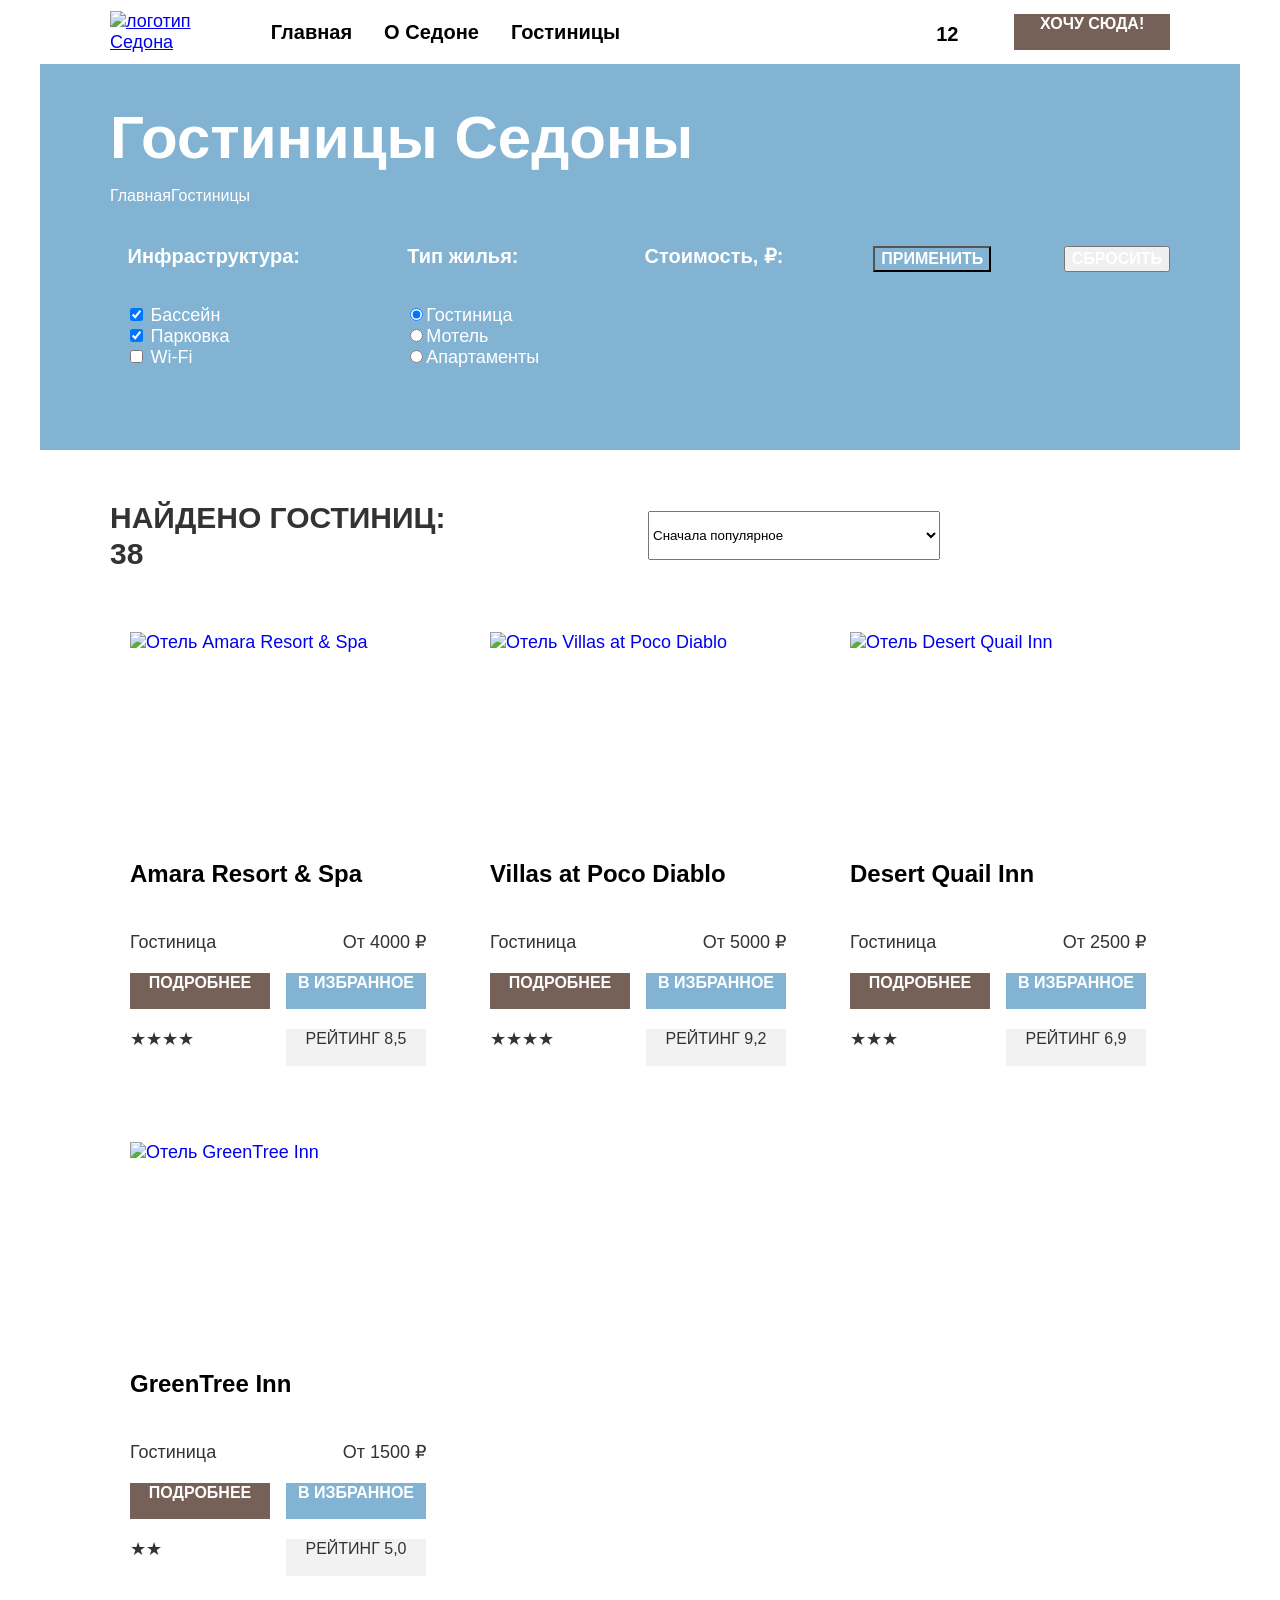
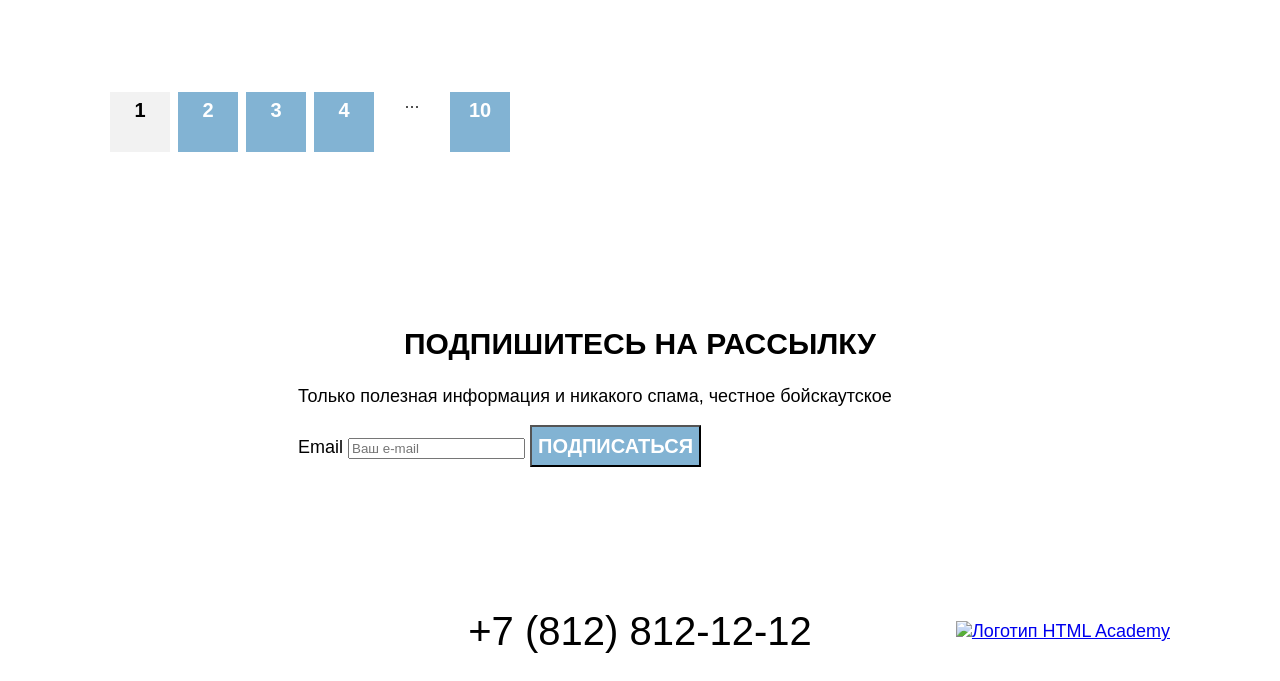
==== catalog.html @ 28fdcc59 "исправляет разметку" ====
<!DOCTYPE html>
<html lang="ru">

  <head>
    <meta charset="utf-8">
    <title>HTML Academy: Седона</title>
    <link rel="stylesheet" href="styles/styles.css">
  </head>

  <body>
    <div class="page-container">
      <header class="page-header">
        <nav class="navigation">
          <a class="navigation-logo" href="index.html">
            <img class="page-header-logo" src="images/logo-header.svg" alt="логотип Седона" width="138" height="64"></a>

          <ul class="navigation-list">
            <li class="navigation-item">
              <a class="navigation-link" href="index.html">Главная</a>
            </li>
            <li class="navigation-item">
              <a class="navigation-link" href="index.html">О Cедоне</a>
            </li>
            <li class="navigation-item">
              <a class="navigation-link navigation-link-current" href="catalog.html">Гостиницы</a>
            </li>
          </ul>
          <ul class="navigation-list navigation-user">
            <li class="navigation-item">
              <a class="navigation-link" href="#">

                <span class="visually-hidden">Поиск</span>
              </a>
            </li>
            <li class="navigation-item">
              <a class="navigation-link" href="#">

                <span class="navigation-favorites-item">12</span>
                <span class="visually-hidden">Избранное</span>
              </a>
            </li>



          </ul>
          <a class="navigation-button button-brown button-small" href="#">Хочу сюда!</a>

        </nav>
      </header>
      <main class="main-inner main-container">

        <div class="filter-catalog-hotels">
          <header class="inner-header">

            <h1 class="inner-header-title">Гостиницы Седоны</h1>
            <ul class="breadcrumbs">
              <li class="breadcrumbs-item">
                <a class="breadcrumbs-link" href="index.html">
                  <span class="visual-hidden">Главная</span>
                </a>
              </li>
              <li class="breadcrumbs-item">
                <a class="breadcrumbs-link">Гостиницы</a>
              </li>
            </ul>
          </header>
          <form class="catalog-filter" action="https://echo.htmlacademy.ru/" method="get">
            <!-- <div class="catalog-hotels"> -->
            <!-- <section class="catalog-filter-hotel">  -->
            <!-- <h2 class="visually-hidden">Список отелей с фильтрами</h2> -->
            <fieldset class="catalog-filter-group">
              <legend class="catalog-filter-title">Инфраструктура:</legend>
              <ul class="catalog-filter-list">
                <li class="catalog-filter-item">
                  <label class="control">
                    <input class="control-input" type="checkbox" name="pool" checked>
                    Бассейн
                  </label>
                </li>
                <li class="catalog-filter-item">
                  <label class="control">
                    <input class="control-input" type="checkbox" name="parking" checked>
                    Парковка
                  </label>
                </li>
                <li class="catalog-filter-item">
                  <label class="control">
                    <input class="control-input" type="checkbox" name="wi-fi">
                    Wi-Fi
                  </label>
                </li>
              </ul>
            </fieldset>
            <!-- </section> -->
            <!-- <div class="catalog-filter-hotel"> -->
            <fieldset class="catalog-filter-group">
              <legend class="catalog-filter-title">Тип жилья:</legend>
              <ul class="catalog-filter-list">
                <li class="catalog-filter-item">
                  <label class="control">
                    <input class="control-input" type="radio" name="type-residence" value="hotel" checked>Гостиница
                  </label>
                </li>
                <li class="catalog-filter-item">
                  <label class="control">
                    <input class="control-input" type="radio" name="type-residence" value="motel">Мотель
                  </label>
                </li>
                <li class="catalog-filter-item">
                  <label class="control">
                    <input class="control-input" type="radio" name="type-residence" value="apartments">Апартаменты
                  </label>
                </li>
              </ul>
            </fieldset>
            <!-- </div> -->
            <fieldset class="catalog-filter-price">
              <legend class="catalog-filter-title">Стоимость, ₽:</legend>
            </fieldset>
            <!-- <div class="catalog-filter-button-button"> -->
            <button class="catalog-filter-button button-blue button-small" type="submit">Применить</button>
            <button class="catalog-filter-button-reset button-small" type="reset">Сбросить</button>
            <!-- </div> -->
            <!-- </div> -->
          </form>
        </div>
        <section class="catalog-cotainer">
          <div class="sorting-container">
            <h2 class="title-large select-hotel-title">Найдено гостиниц: 38</h2>

            <select class="select-control" aria-label="Сортировка">

              <option value="popular">Сначала популярное</option>
              <option value="cheap">Сначала дешёвое</option>
              <option value="expensive">Сначала дорогое</option>
            </select>
            <div class="sorting-icons">
            <a class="button-highlighted button-icon" href="#">

              <span class="visually-hidden">Показать иконки</span>
            </a>
            <a class="button-icon" href="#">

              <span class="visually-hidden">Показать карточку</span>
            </a>
            <a class="button-icon" href="#">

              <span class="visually-hidden">Показать список</span>
            </a>
            </div>
          </div>

          <ul class="hotel-list">
            <li class="hotel-card">
              <a class="hotel-card-link" href="#">
                <img class="hotel-card-image" src="images/hotel-amara.jpg" alt="Отель Amara Resort & Spa">
                <h3 class="hotel-card-title">Amara Resort & Spa</h3>
              </a>
              <span class="hotel-card-category">Гостиница</span>
              <span class="hotel-card-price">От 4000 ₽</span>

              <a class="hotel-card-button-more button-brown button-small" href="#">ПОДРОБНЕЕ</a>
              <a class="hotel-card-button-favorite button-blue button-small" href="#">В ИЗБРАННОЕ</a>

              <span class="hotel-star">★★★★<span class="visually-hidden">отель 4 звезды</span></span>
              <p class="hotel-card-rating">РЕЙТИНГ 8,5</p>

            </li>

            <li class="hotel-card">
              <a class="hotel-card-link" href="#">
                <img class="hotel-card-image" src="images/hotel-villas.jpg" alt="Отель Villas at Poco Diablo">
                <h3 class="hotel-card-title">Villas at Poco Diablo</h3>
              </a>
              <span class="hotel-card-category">Гостиница</span>
              <span class="hotel-card-price">От 5000 ₽</span>

              <a class="hotel-card-button-more button-brown button-small" href="#">ПОДРОБНЕЕ</a>
              <a class="hotel-card-button-favorite button-blue button-small" href="#">В ИЗБРАННОЕ</a>

              <span class="hotel-star">★★★★<span class="visually-hidden">отель 4 звезды</span></span>
              <p class="hotel-card-rating">РЕЙТИНГ 9,2</p>

            </li>

            <li class="hotel-card">
              <a class="hotel-card-link" href="#">
                <img class="hotel-card-image" src="images/hotel-desert.jpg" alt="Отель Desert Quail Inn">
                <h3 class="hotel-card-title">Desert Quail Inn</h3>
              </a>
              <span class="hotel-card-category">Гостиница</span>
              <span class="hotel-card-price">От 2500 ₽</span>

              <a class="hotel-card-button-more button-brown button-small" href="#">ПОДРОБНЕЕ</a>
              <a class="hotel-card-button-favorite button-blue button-small" href="#">В ИЗБРАННОЕ</a>

              <span class="hotel-star">★★★<span class="visually-hidden">отель 3 звезды</span></span>
              <p class="hotel-card-rating">РЕЙТИНГ 6,9</p>

            </li>

            <li class="hotel-card">
              <a class="hotel-card-link" href="#">
                <img class="hotel-card-image" src="images/hotel-greentree.jpg" alt="Отель GreenTree Inn">
                <h3 class="hotel-card-title">GreenTree Inn</h3>
              </a>
              <span class="hotel-card-category">Гостиница</span>
              <span class="hotel-card-price">От 1500 ₽</span>

              <a class="hotel-card-button-more button-brown button-small" href="#">ПОДРОБНЕЕ</a>
              <a class="hotel-card-button-favorite button-blue button-small" href="#">В ИЗБРАННОЕ</a>

              <span class="hotel-star">★★<span class="visually-hidden">отель 2 звезды</span></span>
              <p class="hotel-card-rating">РЕЙТИНГ 5,0</p>

            </li>
          </ul>

          <ul class="pagination">

            <li class="pagination-item">
              <a class="pagination-link pagination-current">1</a>
            </li>
            <li class="pagination-item">
              <a class="pagination-link" href="#">2</a>
            </li>
            <li class="pagination-item">
              <a class="pagination-link" href="#">3</a>
            </li>
            <li class="pagination-item">
              <a class="pagination-link" href="#">4</a>
            </li>
            <li class="pagination-dots"><span class="pagination-dots-text">...</span></li>
            <li class="pagination-item">
              <a class="pagination-link" href="#">10</a>
            </li>

          </ul>
        </section>
        <section class="newsletter">
          <h2 class="newsletter-title title-large">Подпишитесь на рассылку</h2>
          <p class="newsletter-discription">Только полезная информация и никакого спама, честное бойскаутское</p>
          <form class="newsletter-form" action="https://echo.htmlacademy.ru/." method="post">
            <label for="newsletter-email">Email</label>
            <input class="field" placeholder="Ваш e-mail" type="email" name="newsletter-email" id="newsletter-email"
              required>
            <button class="button newsletter-button button-blue button-large" type="submit"
              value="Подписаться">Подписаться
            </button>
          </form>
        </section>

      </main>

      <footer class="page-footer">
        <div class="page-footer-container">
          <section class="footer-contacts">
            <h2 class="visually-hidden">Социальные сети</h2>
            <ul class="footer-contacts-social-list">
              <li class="footer-contacts-social-item">
                <a class="social-link visually-hidden" href="https://vk.com/htmlacademy">Вконтакте
                </a>
              </li>
              <li class="footer-contacts-social-item">
                <a class="social-link visually-hidden" href="https://t.me/htmlacademy">Telegram
                </a>
              </li>
              <li class="footer-contacts-social-item">
                <a class="social-link visually-hidden

                " href="https://www.youtube.com/user/htmlacademyru"> Youtube
                </a>
              </li>
            </ul>
          </section>
          <section class="footer-contacts-phone">
            <h2 class="visually-hidden">Телефон</h2>

            <a class="footer-contacts-address-phone" href="tel:+78128121212">+7 (812) 812-12-12</a>
          </section>
          <section class="footer-contacts-website">
            <h2 class="visually-hidden">Сайт</h2>
            <a class="footer-contacts-address-website" href="https://htmlacademy.ru/intensive/htmlcss">
              <img class="footer-contacts-logo" src="images/logo-footer.svg" alt="Логотип HTML Academy" width="155"
                height="33">
            </a>
          </section>
        </div>
      </footer>

    </div>

  </body>

</html>
---- styles/styles.css ----
@font-face {
  font-family: "PT Sans";
  font-style: normal;
  font-weight: 400;

  src: url("../fonts/ptsans-400.woff2") format("woff2");
  font-display: swap;
}

@font-face {
  font-family: "PT Sans";
  font-style: normal;
  font-weight: 700;

  src: url("../fonts/ptsans-700.woff2") format("woff2");
  font-display: swap;
}

html {
  height: 100%;
}

body {
  margin: 0;
  display: flex;
  flex-direction: column;
  min-height: 100%;
  font-family: "PT Sans", sans-serif;
  font-size: 18px;
  line-height: 21px;
  font-weight: 400;

  color: #333333;
  background-color: #FFFFFF;
}

.visually-hidden {
  position: absolute;
  width: 1px;
  height: 1px;
  margin: -1px;
  padding: 0;
  border: 0;
  clip: rect(0 0 0 0);
  overflow: hidden;
}

.button-small {
  font-family: "PT Sans", sans-serif;
  font-size: 16px;
  line-height: 20px;
  font-weight: 700;
  text-align: center;
  color: #ffffff;


  text-decoration: none;
  text-transform: uppercase;
}

.button-large {
  font-family: "PT Sans", sans-serif;
  font-size: 20px;
  line-height: 36px;
  font-weight: 700;
  text-align: center;
  color: #ffffff;
  text-decoration: none;
  text-transform: uppercase;
}

.button-brown {

  background-color: #756157;
}

.button-blue {

  background-color: #82B3D3;
}


/* Pages */

.page-header {
  color: #000000;
  background-color: #ffffff;
}

.page-container {
  /* display: flex; */
  width: 1200px;
  margin: 0 auto;

}

.navigation {
  padding: 0 70px;
  display: flex;
  align-items: center;
}

.page-header-logo {
  width: 138px;
}

.navigation-list {
  display: flex;
  flex-wrap: wrap;
  width: 630px;
  margin: 0;
  padding: 0;
  list-style-type: none;
}

.navigation-user {
  width: 150px;
  margin-left: auto;
}

.navigation-link {
  display: block;
  padding: 20px 16px;
  font-family: "PT Sans", sans-serif;
  font-size: 20px;
  line-height: 24px;
  font-weight: 700;
  text-align: center;
  color: #000000;
  text-decoration: none;
}

.navigation-user .navigation-link {
  width: 20px;
  height: 20px;
}

.navigation-button {
  /* display: block;
  box-sizing: border-box; */
  width: 160px;
  height: 36px;
  align-items: center;
  /*text-align: center;*/
  /* margin: 14px 20px 14px 0;*/
}

.main-container {
  flex-grow: 1;

}

.main-index {
  color: #000000;
  background-color: #ffffff;


}

.welcome-sedona {
  padding: 51px 371px 82px 371px;

  background-color: #e6f0f6;
  background-image: url("../images/welcome-sedona.jpg");
  background-size: 1200px auto;
  background-repeat: no-repeat;
  background-position: center top;
  text-align: center;
}

.page-container {
  width: 1200px;
  margin: 0 auto;
}

/*
.advantages {
  text-align: center;
}
*/
.advantages-header {
  background-color: #ffffff;
  padding: 69px 290px;
}

.advantages-list {
  display: flex;
  flex-wrap: wrap;
  margin: 0;
  padding: 0;
  list-style-type: none;

}


.advantages-item {
  width: 400px;
  box-sizing: border-box;
  padding: 112px 85px 112px 85px;
  text-align: center;
}

.advantages-item.advantages-item-columns {
  display: flex;
  justify-content: space-between;
  align-items: center;
  width: 100%;
  color: #ffffff;
  background-color: #82B3D3;
  padding: 0;
}

/*
.advantages-item-columns:last-child,
.advantages-card:last-child {
  margin-bottom: 0;
} */

.advantages-item-text {
  padding: 102px 85px;
  /* width: 400px;
  color: #ffffff;
  background-color: #82B3D3;
  display: flex;
  flex-direction: column;
  justify-content: center;
  align-items: center;
  text-align: center;
  margin: 0;
  align-self: stretch; */
}

/* .advantages-item-image {
  flex-grow: 1;
} */
/*
.advantages-image {
  display: block;
  width: 100%;
  height: auto;
}
.advantages-item .advantages-card {
 display: flex;
 width: 100%;
  color: #ffffff;
  background-color: #82B3D3;
} */
/* .advantages-card {

  display: flex;
  justify-content: space-between;
  flex-wrap: wrap;
  width: 100%;
  margin-bottom: 112px;
} */

/* .advantages-card-item {
  width: 400px;
  display: flex;
  flex-direction: column;
  align-items: center;
  text-align: center;
  margin-bottom: 0;
  padding: 0;
}

.advantages-card-content {
  width: 230px;
}
*/
.advantages-title {
  font-size: 24px;
  line-height: 28px;
  font-weight: 700;
  text-transform: uppercase;
  max-width: 175px;
  margin-top: 0;
  margin-bottom: 62px;
  /*место для графического элемента*/
}

.advantages-description {
  width: 230px;
  margin: 0;
}

.services-list-headline {
  padding: 64px 347px;
  margin: 0;
  text-align: center;
}

.services-title {
  max-width: 230px;
  margin: 102px auto 30px auto;
  /*102 px место под иконки*/
  font-size: 24px;
  line-height: 28px;
  font-weight: 700;
  text-transform: uppercase;
}

.services-headline {
  margin-top: 0;
  margin-bottom: 20px;
}

.services-subtitle {
  margin: 0;

}

.services-list {
  display: flex;
  /*justify-content: space-between;
  align-items: center; */
  /*text-align: center; */
  margin: 0;
  padding: 0;
  list-style-type: none;
  /* width: 100%; */
}

.services-item {
  width: 400px;
  padding: 81px 85px;

  text-align: center;
  margin: 0;
}

.services-discription {
  max-width: 230px;
  margin: 0 auto;

}

.hotel-search {
  font-family: "PT Sans", sans-serif;
  color: #000000;
  background-color: #ffffff;
  text-align: center;
  padding: 96px 304px;

}

.hotel-search-title {
  margin-top: 0;
  margin-bottom: 20px;
}

.hotel-search-button {
  margin-top: 54px;
}

.newsletter-index.newsletter {
  color: #ffffff;
  background-color: #82B3D3;
  background-image: url("../images/subscribe.jpg");
  background-size: cover;
  background-repeat: no-repeat;
  background-position: center;
}

/*font-family: "PT Sans", sans-serif;
  text-align: center;
  font-size: 24px;
  line-height: 26px;
  font-weight: 400;


  padding-top: 96px;
  padding-bottom: 104px;
}
*/
.title-large {
  margin-top: 0;
  font-size: 30px;
  line-height: 36px;
  font-weight: 700;
  text-transform: uppercase;
  text-align: center;
}

.subtitle-text {
  margin-top: 0;

  font-size: 22px;
  line-height: 26px;
  font-weight: 400;
  text-align: center;
  color: #333333;
}

/*
.newsletter-title {
  margin-top: 0;
  margin-bottom: 20px;
}

.newsletter-discription {
  color: #ffffff;
  margin-top: 0;
  margin-bottom: 54px;
  max-width: 475px;
  margin-left: auto;
  margin-right: auto;
}
*/
.page-footer-container {
  display: flex;
  max-width: 1200px;
  margin: 0 auto;
  padding: 40px 70px 30px 70px;
  box-sizing: border-box;
  justify-content: space-between;
  align-items: center;
}

.footer-contacts {
  flex: 1 1 0;
  text-align: left;
  /* width: 143px;
  margin-left: 70px;*/
}

.footer-contacts-social-list {
  list-style-type: none;
  display: flex;
  flex-wrap: wrap;
  margin: 0;
  padding: 0;
  max-width: 200px;

}

.footer-contacts-social-item {
  width: 47px;
  height: 40px;
}

.footer-contacts-phone {
  flex: 1 1 0;
  text-align: center;
  /*width: 720px;
  margin-left: 41px;
  margin-right: 41px;
  text-align: center; */
}

.footer-contacts-address-phone {

  font-family: "PT Sans", sans-serif;
  font-size: 40px;
  line-height: 40px;
  font-weight: 400;
  color: #000000;
  text-transform: uppercase;
  text-decoration-line: none;
  display: inline-block;
}

.footer-contacts-website {
  flex: 1 1 0;
  text-align: right;
  width: 115px;
  /* margin-right: 70px;*/
}

/* Catalog */


.filter-catalog-hotels {
  background-color: #82B3D3;
  background-image: url("../images/filtr.jpg");
  background-size: cover;
  background-repeat: no-repeat;
  padding: 35px 70px 70px;
}

/*
.inner-header {
  padding-left: 70px;
}
*/
.inner-header-title {
  margin-top: 0;
  font-size: 60px;
  line-height: 78px;
  font-weight: 700;
  color: #ffffff;

  /*padding-top: 35px;*/
  margin-bottom: 8px;
}

.breadcrumbs {
  font-family: "PT Sans", sans-serif;
  font-size: 16px;
  line-height: 21x;
  font-weight: 400;
  color: #ffffff;
  display: flex;
  margin: 0;
  padding: 0;
  list-style-type: none;

}

.breadcrumbs-link {
  text-decoration: none;
  color: #ffffff;
  /* margin-right: 28px; */
}

/* Фильтр каталога */
.catalog-filter {
  display: flex;
  justify-content: space-between;
  align-items: flex-start;
  font-family: "PT Sans", sans-serif;
  color: #ffffff;
  margin-top: 40px;
}

.catalog-filter-group {
  border: none;
  display: flex;
  flex-direction: column;
}

.catalog-filter-list {
  list-style-type: none;
  margin: 0;
  padding: 0;
}

/*
.catalog-filter-hotel {
  width: 150px;
  margin-left: 70px;
}
*/

.catalog-filter-price {
    border: none;
}
  /*width: 288px;
  margin-left: 140px;
}

.catalog-filter-button-button {
  width: 192px;
  margin: 70px auto;
}
*/
.catalog-filter-title {
  font-family: "PT Sans", sans-serif;
  font-size: 20px;
  line-height: 24x;
  font-weight: 700;
  margin-top: 0;
  margin-bottom: 32px;
}

/* Каталог */

.catalog-cotainer {
  padding: 50px 70px 60px 70px;

}

.sorting-container {
  display: grid;
  grid-template-columns: 1fr auto 1fr;
  align-items: center;
  /* padding-left: 70px;
  padding-right: 70px;
  padding-top: 50px;
  padding-bottom: 40px; */
  margin: 0;
  margin-bottom: 40px;
}

.select-hotel-title {
  text-align: left;
  margin: 0;
  width: 338px;
  /* padding-right: 200px;*/
}

.select-control {
  width: 292px;
  height: 49px;
  margin-left: 200px;

}
.sorting-icons {
 display: grid;
  grid-auto-flow: column;
  gap: 8px;
  justify-self: end;
}
/*
.sorting-container {
  display: grid;
  grid-template-columns: repeat(3, auto)
}*/

.button-icon {
  width: 48px;
  height: 48px;
 }
/*
.sorting-container .button-highlighted {
  margin-left: auto;
}

.sorting-container .button-icon:last-child {
  margin-right: 0;
}
*/

.hotel-list {
  display: grid;
  grid-template-columns: 340px 340px 340px;
  list-style-type: none;
  margin: 0;

  padding: 0;
  gap: 20px;
}

.hotel-card {

  display: grid;
  /*grid-template-rows: 212px min-content auto auto auto;*/
  grid-template-columns: 140px 140px;
  column-gap: 20px;
  padding: 20px;
  gap: 16px;
  row-gap: 20px;
  border: 1px #e5e5e5;
  box-sizing: border-box;
}

.hotel-card-link {
  grid-column: 1/-1;
  display: flex;
  flex-direction: column;
  text-decoration: none;
}

.hotel-card-category,
.hotel-card-button-more,
.hotel-star {
  grid-column: 1/2;
}

.hotel-card-price,
.hotel-card-button-favorite,
.hotel-card-rating {
  grid-column: 2/3;
  justify-self: end;
  text-align: center;
}

.hotel-card-price {
  text-align: right;
}

.hotel-card-image {
  display: block;
  height: 212px;
  width: 100%;
  object-fit: cover;
  margin-bottom: 16px;
}

.hotel-card-title {
  font-family: "PT Sans", sans-serif;
  font-size: 24px;
  line-height: 28px;
  font-weight: 700;
  color: #000000;
  text-transform: none;
  margin-top: 0;

}

.hotel-star {
  padding: 0;
  margin: 0;
}

.hotel-card-rating {
  width: 140px;
  height: 37px;
  font-family: "PT Sans", sans-serif;
  font-size: 16px;
  line-height: 20px;
  font-weight: 400;
  color: #333333;
  background-color: #f2f2f2;
  text-transform: uppercase;
  margin-top: 0;

}

.hotel-card-button-more,
.hotel-card-button-favorite {
  width: 140px;
  height: 36px;
  box-sizing: border-box;
  display: flex;
  justify-content: center;
}

.control-input {
  font-size: 18px;
  line-height: 23x;
  font-weight: 400;
  padding: 0;
}

.pagination {
  display: flex;
  margin-top: 80px;
  /* margin-left: 70px;
  margin-bottom: 60px;*/
  padding: 0;
  list-style-type: none;
}


.pagination-item:not(:last-child) {
  margin-right: 8px;
}

.pagination-link {
  display: block;
  box-sizing: border-box;
  width: 60px;
  height: 60px;
  font-size: 20px;
  line-height: 36px;
  font-weight: 700;
  color: #ffffff;
  background-color: #82B3D3;
  text-decoration: none;
  text-align: center;
}

.pagination-dots {
  width: 60px;
  height: 60px;
  padding-right: 8px;
  text-align: center;
}

.pagination-current {
  color: #000000;
  background-color: #f2f2f2;
}

.newsletter {
  padding: 96px 258px 104px 258px;
  color: #000000;
  background-color: #ffffff;



}

.newsletter.newsletter-discription {
  color: #333333;
  font-family: "PT Sans", sans-serif;
  font-size: 22px;
  line-height: 26px;
  font-weight: 400;
  text-align: center;
  padding-top: 20px;
  padding-bottom: 54px;
}

/*
html body * {
  outline: 1px solid red;
}
*/
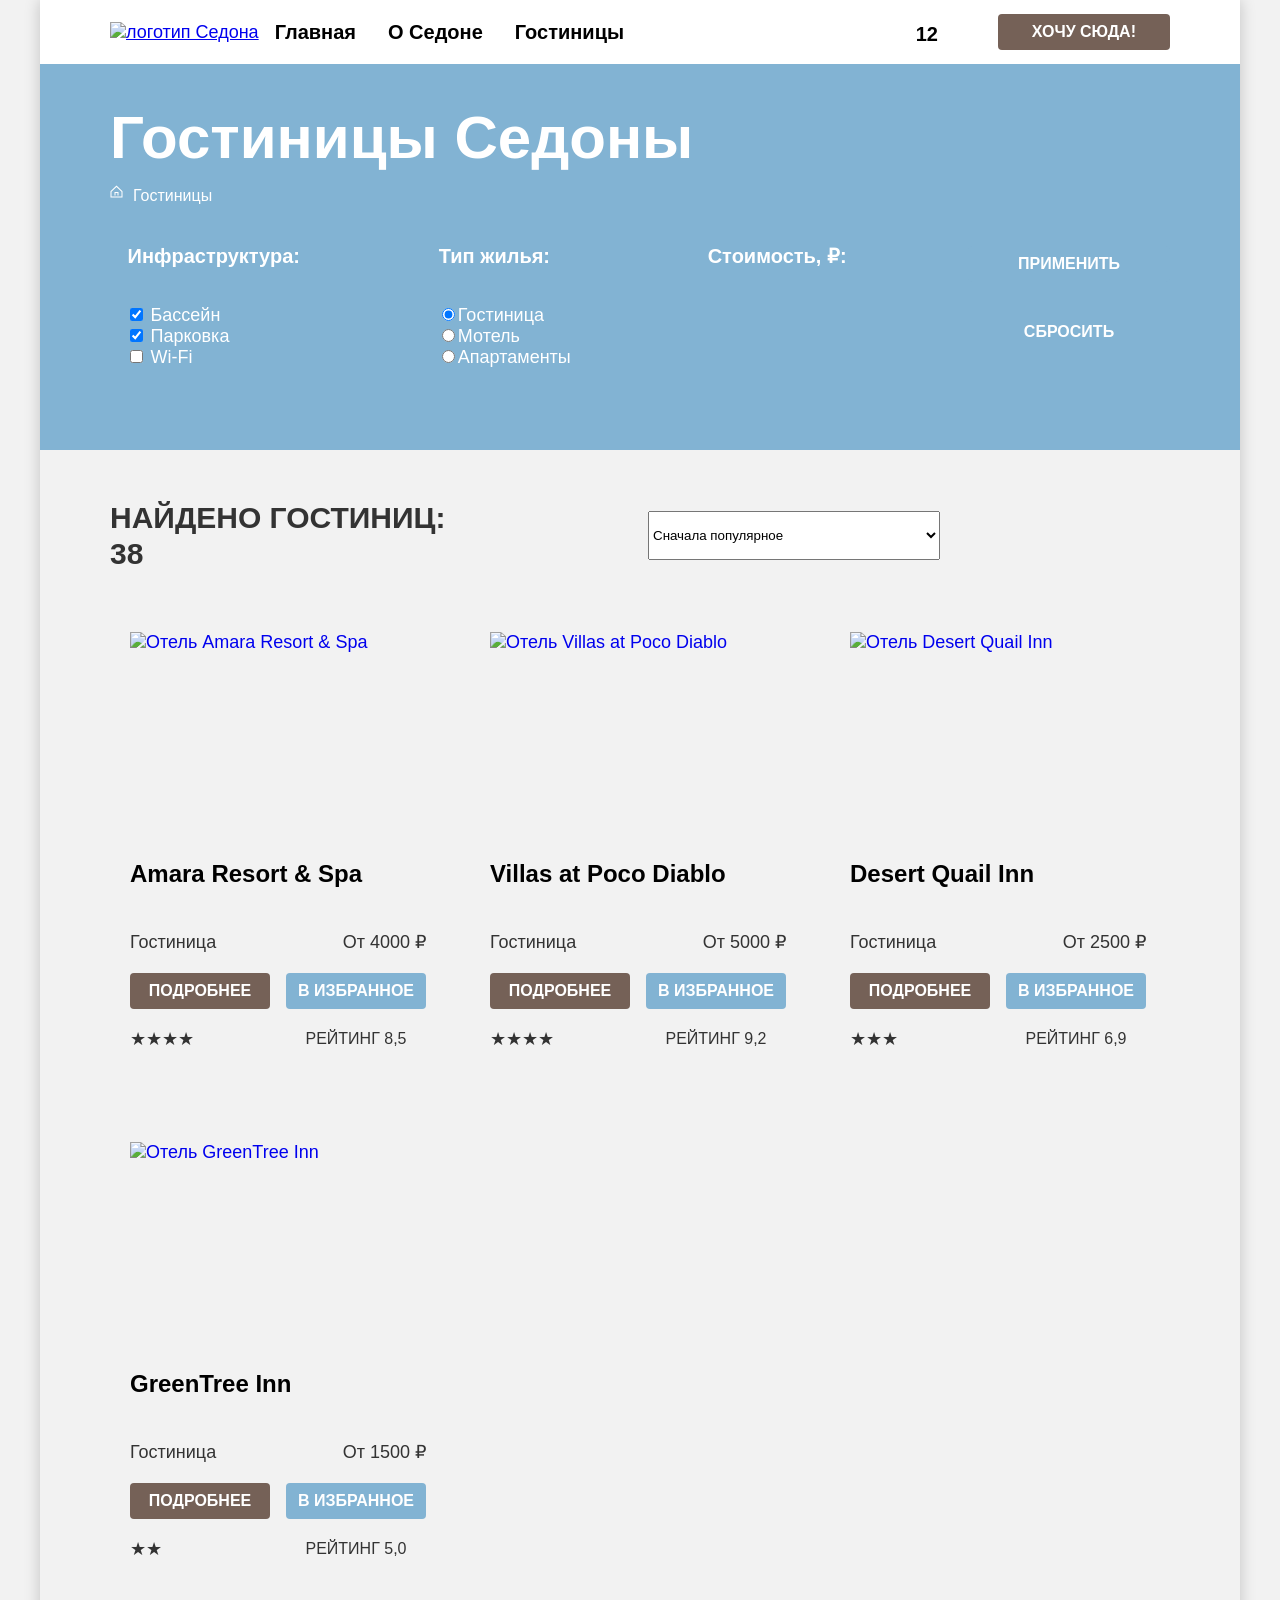
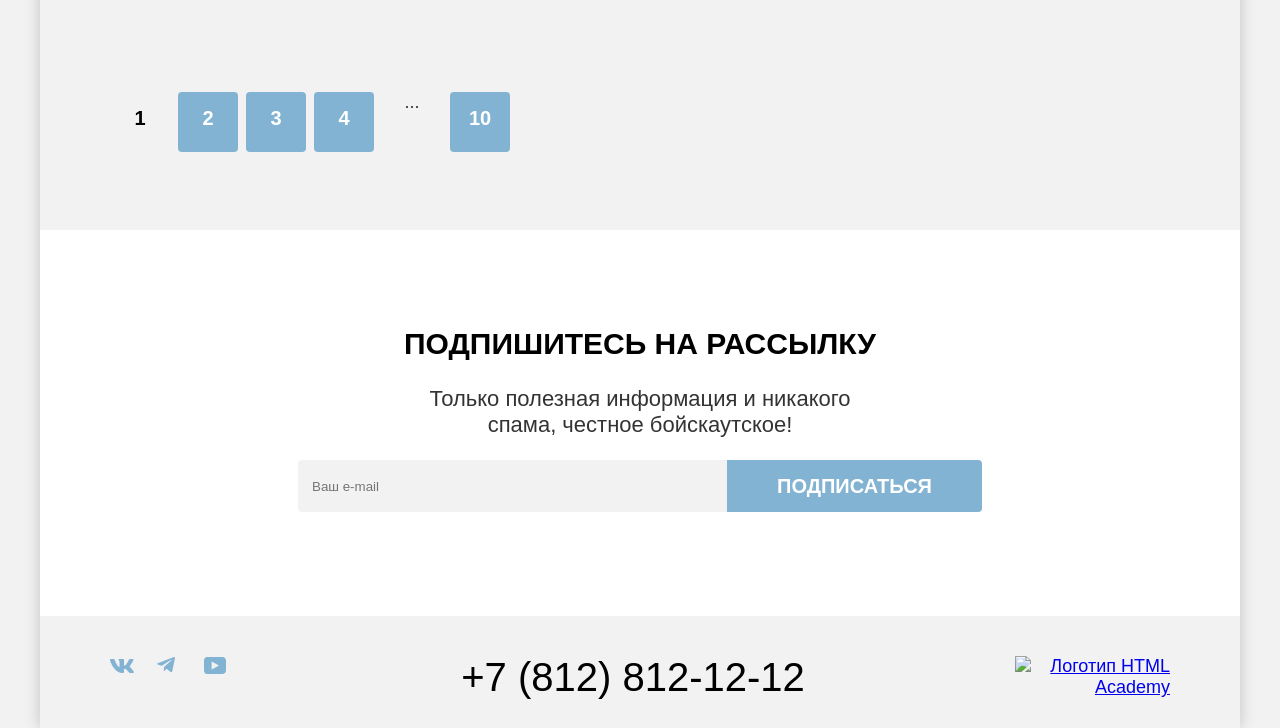
==== commit be78a28f: "исправляет ошибки, добавляет часть иконок" ====
--- a/catalog.html
+++ b/catalog.html
@@ -13,7 +13,6 @@
         <nav class="navigation">
           <a class="navigation-logo" href="index.html">
             <img class="page-header-logo" src="images/logo-header.svg" alt="логотип Седона" width="138" height="64"></a>
-
           <ul class="navigation-list">
             <li class="navigation-item">
               <a class="navigation-link" href="index.html">Главная</a>
@@ -34,17 +33,13 @@
             </li>
             <li class="navigation-item">
               <a class="navigation-link" href="#">
-
                 <span class="navigation-favorites-item">12</span>
                 <span class="visually-hidden">Избранное</span>
               </a>
             </li>
 
-
-
           </ul>
-          <a class="navigation-button button-brown button-small" href="#">Хочу сюда!</a>
-
+          <a class="navigation-button button-brown button-small button" href="#">Хочу сюда!</a>
         </nav>
       </header>
       <main class="main-inner main-container">
@@ -56,7 +51,7 @@
             <ul class="breadcrumbs">
               <li class="breadcrumbs-item">
                 <a class="breadcrumbs-link" href="index.html">
-                  <span class="visual-hidden">Главная</span>
+                  <span class="visually-hidden">Главная</span>
                 </a>
               </li>
               <li class="breadcrumbs-item">
@@ -91,8 +86,7 @@
                 </li>
               </ul>
             </fieldset>
-            <!-- </section> -->
-            <!-- <div class="catalog-filter-hotel"> -->
+
             <fieldset class="catalog-filter-group">
               <legend class="catalog-filter-title">Тип жилья:</legend>
               <ul class="catalog-filter-list">
@@ -113,15 +107,15 @@
                 </li>
               </ul>
             </fieldset>
-            <!-- </div> -->
+
             <fieldset class="catalog-filter-price">
               <legend class="catalog-filter-title">Стоимость, ₽:</legend>
             </fieldset>
-            <!-- <div class="catalog-filter-button-button"> -->
-            <button class="catalog-filter-button button-blue button-small" type="submit">Применить</button>
-            <button class="catalog-filter-button-reset button-small" type="reset">Сбросить</button>
-            <!-- </div> -->
-            <!-- </div> -->
+            <div class="catalog-filter-button-cotainer">
+              <button class="catalog-filter-button button-blue button-small button" type="submit">Применить</button>
+              <button class="catalog-filter-button-reset button-small button" type="reset">Сбросить</button>
+            </div>
+
           </form>
         </div>
         <section class="catalog-cotainer">
@@ -135,18 +129,18 @@
               <option value="expensive">Сначала дорогое</option>
             </select>
             <div class="sorting-icons">
-            <a class="button-highlighted button-icon" href="#">
-
-              <span class="visually-hidden">Показать иконки</span>
-            </a>
-            <a class="button-icon" href="#">
-
-              <span class="visually-hidden">Показать карточку</span>
-            </a>
-            <a class="button-icon" href="#">
-
-              <span class="visually-hidden">Показать список</span>
-            </a>
+              <a class="button-highlighted button-icon" href="#">
+
+                <span class="visually-hidden">Показать иконки</span>
+              </a>
+              <a class="button-icon" href="#">
+
+                <span class="visually-hidden">Показать карточку</span>
+              </a>
+              <a class="button-icon" href="#">
+
+                <span class="visually-hidden">Показать список</span>
+              </a>
             </div>
           </div>
 
@@ -159,8 +153,8 @@
               <span class="hotel-card-category">Гостиница</span>
               <span class="hotel-card-price">От 4000 ₽</span>
 
-              <a class="hotel-card-button-more button-brown button-small" href="#">ПОДРОБНЕЕ</a>
-              <a class="hotel-card-button-favorite button-blue button-small" href="#">В ИЗБРАННОЕ</a>
+              <a class="hotel-card-button-more button-brown button-small button" href="#">ПОДРОБНЕЕ</a>
+              <a class="hotel-card-button-favorite button-blue button-small button" href="#">В ИЗБРАННОЕ</a>
 
               <span class="hotel-star">★★★★<span class="visually-hidden">отель 4 звезды</span></span>
               <p class="hotel-card-rating">РЕЙТИНГ 8,5</p>
@@ -175,8 +169,8 @@
               <span class="hotel-card-category">Гостиница</span>
               <span class="hotel-card-price">От 5000 ₽</span>
 
-              <a class="hotel-card-button-more button-brown button-small" href="#">ПОДРОБНЕЕ</a>
-              <a class="hotel-card-button-favorite button-blue button-small" href="#">В ИЗБРАННОЕ</a>
+              <a class="hotel-card-button-more button-brown button-small button" href="#">ПОДРОБНЕЕ</a>
+              <a class="hotel-card-button-favorite button-blue button-small button" href="#">В ИЗБРАННОЕ</a>
 
               <span class="hotel-star">★★★★<span class="visually-hidden">отель 4 звезды</span></span>
               <p class="hotel-card-rating">РЕЙТИНГ 9,2</p>
@@ -191,8 +185,8 @@
               <span class="hotel-card-category">Гостиница</span>
               <span class="hotel-card-price">От 2500 ₽</span>
 
-              <a class="hotel-card-button-more button-brown button-small" href="#">ПОДРОБНЕЕ</a>
-              <a class="hotel-card-button-favorite button-blue button-small" href="#">В ИЗБРАННОЕ</a>
+              <a class="hotel-card-button-more button-brown button-small button" href="#">ПОДРОБНЕЕ</a>
+              <a class="hotel-card-button-favorite button-blue button-small button" href="#">В ИЗБРАННОЕ</a>
 
               <span class="hotel-star">★★★<span class="visually-hidden">отель 3 звезды</span></span>
               <p class="hotel-card-rating">РЕЙТИНГ 6,9</p>
@@ -207,8 +201,8 @@
               <span class="hotel-card-category">Гостиница</span>
               <span class="hotel-card-price">От 1500 ₽</span>
 
-              <a class="hotel-card-button-more button-brown button-small" href="#">ПОДРОБНЕЕ</a>
-              <a class="hotel-card-button-favorite button-blue button-small" href="#">В ИЗБРАННОЕ</a>
+              <a class="hotel-card-button-more button-brown button-small button" href="#">ПОДРОБНЕЕ</a>
+              <a class="hotel-card-button-favorite button-blue button-small button" href="#">В ИЗБРАННОЕ</a>
 
               <span class="hotel-star">★★<span class="visually-hidden">отель 2 звезды</span></span>
               <p class="hotel-card-rating">РЕЙТИНГ 5,0</p>
@@ -219,32 +213,33 @@
           <ul class="pagination">
 
             <li class="pagination-item">
-              <a class="pagination-link pagination-current">1</a>
-            </li>
-            <li class="pagination-item">
-              <a class="pagination-link" href="#">2</a>
-            </li>
-            <li class="pagination-item">
-              <a class="pagination-link" href="#">3</a>
-            </li>
-            <li class="pagination-item">
-              <a class="pagination-link" href="#">4</a>
+              <a class="pagination-link pagination-current button">1</a>
+            </li>
+            <li class="pagination-item">
+              <a class="pagination-link button" href="#">2</a>
+            </li>
+            <li class="pagination-item">
+              <a class="pagination-link button" href="#">3</a>
+            </li>
+            <li class="pagination-item">
+              <a class="pagination-link button" href="#">4</a>
             </li>
             <li class="pagination-dots"><span class="pagination-dots-text">...</span></li>
             <li class="pagination-item">
-              <a class="pagination-link" href="#">10</a>
+              <a class="pagination-link button" href="#">10</a>
             </li>
 
           </ul>
         </section>
         <section class="newsletter">
           <h2 class="newsletter-title title-large">Подпишитесь на рассылку</h2>
-          <p class="newsletter-discription">Только полезная информация и никакого спама, честное бойскаутское</p>
+          <p class="newsletter-discription subtitle-text">Только полезная информация и никакого спама, честное
+            бойскаутское!</p>
           <form class="newsletter-form" action="https://echo.htmlacademy.ru/." method="post">
-            <label for="newsletter-email">Email</label>
+            <label for="newsletter-email" class="visually-hidden">Email</label>
             <input class="field" placeholder="Ваш e-mail" type="email" name="newsletter-email" id="newsletter-email"
               required>
-            <button class="button newsletter-button button-blue button-large" type="submit"
+            <button class="newsletter-button button-blue button-large button" type="submit"
               value="Подписаться">Подписаться
             </button>
           </form>
@@ -258,18 +253,38 @@
             <h2 class="visually-hidden">Социальные сети</h2>
             <ul class="footer-contacts-social-list">
               <li class="footer-contacts-social-item">
-                <a class="social-link visually-hidden" href="https://vk.com/htmlacademy">Вконтакте
+                <a class="social-link" href="https://vk.com/htmlacademy">
+
+                  <svg aria-hidden="true" focusable="false" xmlns="http://www.w3.org/2000/svg" width="24" height="14"
+                    fill="none" viewBox="0 0 24 14">
+                    <path fill="#83b3d3" fill-rule="evenodd"
+                      d="M23.45.948c.166-.546 0-.948-.795-.948H20.03c-.668 0-.976.347-1.143.73 0 0-1.335 3.196-3.226 5.272-.612.602-.89.793-1.224.793-.167 0-.418-.191-.418-.738V.948c0-.656-.184-.948-.74-.948H9.151c-.417 0-.668.304-.668.593 0 .621.946.765 1.043 2.513v3.798c0 .833-.153.984-.487.984-.89 0-3.055-3.211-4.34-6.885C4.45.288 4.198 0 3.527 0H.9C.15 0 0 .347 0 .73c0 .682.89 4.07 4.145 8.551C6.315 12.341 9.37 14 12.153 14c1.669 0 1.875-.368 1.875-1.003v-2.313c0-.737.158-.884.687-.884.39 0 1.057.192 2.615 1.667C19.11 13.216 19.403 14 20.405 14h2.625c.75 0 1.126-.368.91-1.096-.238-.724-1.088-1.775-2.215-3.022-.612-.71-1.53-1.475-1.809-1.858-.389-.491-.278-.71 0-1.147 0 0 3.2-4.426 3.533-5.929z"
+                      clip-rule="evenodd" />
+                  </svg>
+                  <span class="visually-hidden">Вконтакте
+                  </span>
                 </a>
               </li>
               <li class="footer-contacts-social-item">
-                <a class="social-link visually-hidden" href="https://t.me/htmlacademy">Telegram
+                <a class="social-link " href="https://t.me/htmlacademy">
+                  <svg xmlns="http://www.w3.org/2000/svg" width="18" height="16" fill="none" viewBox="0 0 18 16">
+                    <path fill="#83b3d3"
+                      d="M16.785.1.84 6.247C-.248 6.685-.24 7.292.64 7.563L4.735 8.84l9.472-5.976c.448-.273.857-.126.52.172L7.054 9.962H7.05h.002l-.283 4.22c.414 0 .597-.19.829-.413l1.988-1.934 4.136 3.055c.762.42 1.31.204 1.5-.706L17.938 1.39c.278-1.114-.425-1.619-1.153-1.29" />
+                  </svg>
                 </a>
+                <span class="visually-hidden">Telegram
+                </span>
               </li>
               <li class="footer-contacts-social-item">
-                <a class="social-link visually-hidden
-
-                " href="https://www.youtube.com/user/htmlacademyru"> Youtube
+                <a class="social-link" href="https://www.youtube.com/user/htmlacademyru">
+                  <svg xmlns="http://www.w3.org/2000/svg" width="22" height="17" fill="none" viewBox="0 0 22 17">
+                    <path fill="#83b3d3"
+                      d="M18.607 0H3.174C1.314 0 0 1.594 0 3.4v10.094C0 15.406 1.313 17 3.174 17h15.652C20.468 17 22 15.406 22 13.6V3.4C21.781 1.594 20.468 0 18.607 0M7.662 12.538V4.463L14.995 8.5z" />
+                  </svg>
                 </a>
+                <span class="visually-hidden">Youtube
+
+                </span>
               </li>
             </ul>
           </section>
--- a/styles/styles.css
+++ b/styles/styles.css
@@ -22,16 +22,13 @@
 
 body {
   margin: 0;
-  display: flex;
-  flex-direction: column;
-  min-height: 100%;
   font-family: "PT Sans", sans-serif;
   font-size: 18px;
   line-height: 21px;
   font-weight: 400;
 
   color: #333333;
-  background-color: #FFFFFF;
+  background-color: #f2f2f2;
 }
 
 .visually-hidden {
@@ -45,17 +42,28 @@
   overflow: hidden;
 }
 
+.button {
+  display: inline-block;
+
+  color: #ffffff;
+  text-align: center;
+  border: none;
+  cursor: pointer;
+  text-decoration: none;
+  text-transform: uppercase;
+  padding: 8px 0;
+  border-radius: 4px;
+}
+
 .button-small {
   font-family: "PT Sans", sans-serif;
+  font-weight: 700;
   font-size: 16px;
   line-height: 20px;
-  font-weight: 700;
-  text-align: center;
-  color: #ffffff;
-
-
-  text-decoration: none;
-  text-transform: uppercase;
+
+
+
+
 }
 
 .button-large {
@@ -63,10 +71,7 @@
   font-size: 20px;
   line-height: 36px;
   font-weight: 700;
-  text-align: center;
-  color: #ffffff;
-  text-decoration: none;
-  text-transform: uppercase;
+
 }
 
 .button-brown {
@@ -88,9 +93,13 @@
 }
 
 .page-container {
-  /* display: flex; */
+  display: flex;
+  flex-direction: column;
+  min-height: 100%;
   width: 1200px;
   margin: 0 auto;
+  background-color: #f2f2f2;
+  box-shadow: 0 0 15px 0 rgba(0, 0, 0, 0.2);
 
 }
 
@@ -107,7 +116,7 @@
 .navigation-list {
   display: flex;
   flex-wrap: wrap;
-  width: 630px;
+  max-width: 500px;
   margin: 0;
   padding: 0;
   list-style-type: none;
@@ -135,14 +144,21 @@
   height: 20px;
 }
 
+.navigation-user .navigation-item:nth-child(1) .navigation-link {
+  background-image: url("../images/search.svg");
+  background-repeat: no-repeat;
+  background-position: center;
+}
+
+.navigation-user .navigation-item:nth-child(2) .navigation-link {
+  background-image: url("../images/heart.svg");
+  background-repeat: no-repeat;
+  background-position: center;
+}
+
 .navigation-button {
-  /* display: block;
-  box-sizing: border-box; */
-  width: 160px;
-  height: 36px;
-  align-items: center;
-  /*text-align: center;*/
-  /* margin: 14px 20px 14px 0;*/
+  padding-left: 34px;
+  padding-right: 34px;
 }
 
 .main-container {
@@ -151,7 +167,7 @@
 }
 
 .main-index {
-  color: #000000;
+
   background-color: #ffffff;
 
 
@@ -162,7 +178,7 @@
 
   background-color: #e6f0f6;
   background-image: url("../images/welcome-sedona.jpg");
-  background-size: 1200px auto;
+  background-size: cover;
   background-repeat: no-repeat;
   background-position: center top;
   text-align: center;
@@ -173,11 +189,7 @@
   margin: 0 auto;
 }
 
-/*
-.advantages {
-  text-align: center;
-}
-*/
+
 .advantages-header {
   background-color: #ffffff;
   padding: 69px 290px;
@@ -189,20 +201,23 @@
   margin: 0;
   padding: 0;
   list-style-type: none;
-
-}
-
+}
 
 .advantages-item {
   width: 400px;
   box-sizing: border-box;
-  padding: 112px 85px 112px 85px;
-  text-align: center;
+  padding: 102px 85px;
+  text-align: center;
+  display: flex;
+  flex-direction: column;
+  align-items: center;
+  justify-content: center;
+  min-height: 384px;
 }
 
 .advantages-item.advantages-item-columns {
   display: flex;
-  justify-content: space-between;
+  flex-direction: row;
   align-items: center;
   width: 100%;
   color: #ffffff;
@@ -210,78 +225,88 @@
   padding: 0;
 }
 
-/*
-.advantages-item-columns:last-child,
-.advantages-card:last-child {
-  margin-bottom: 0;
-} */
 
 .advantages-item-text {
   padding: 102px 85px;
-  /* width: 400px;
-  color: #ffffff;
-  background-color: #82B3D3;
-  display: flex;
-  flex-direction: column;
-  justify-content: center;
-  align-items: center;
-  text-align: center;
-  margin: 0;
-  align-self: stretch; */
-}
-
-/* .advantages-item-image {
-  flex-grow: 1;
-} */
-/*
-.advantages-image {
-  display: block;
-  width: 100%;
-  height: auto;
-}
-.advantages-item .advantages-card {
- display: flex;
- width: 100%;
-  color: #ffffff;
-  background-color: #82B3D3;
-} */
-/* .advantages-card {
-
-  display: flex;
-  justify-content: space-between;
-  flex-wrap: wrap;
-  width: 100%;
-  margin-bottom: 112px;
-} */
-
-/* .advantages-card-item {
-  width: 400px;
+  box-sizing: border-box;
   display: flex;
   flex-direction: column;
   align-items: center;
   text-align: center;
-  margin-bottom: 0;
-  padding: 0;
-}
-
-.advantages-card-content {
-  width: 230px;
-}
-*/
+}
+
 .advantages-title {
   font-size: 24px;
   line-height: 28px;
   font-weight: 700;
   text-transform: uppercase;
   max-width: 175px;
-  margin-top: 0;
-  margin-bottom: 62px;
+  margin-top: 0 auto 62px auto;
+
   /*место для графического элемента*/
+}
+
+.advantages-list .advantages-item:nth-child(3) {
+  background-color: rgba(131, 179, 211, 0.2);
+}
+
+.advantages-list .advantages-item:nth-child(2),
+.advantages-list .advantages-item:nth-child(4) {
+  background-color: rgba(131, 179, 211, 0.12);
 }
 
 .advantages-description {
   width: 230px;
   margin: 0;
+
+}
+
+.advantages-item .advantages-description:nth-child(2-4) {
+  color: #333333;
+}
+
+.services-list {
+  display: flex;
+  margin: 0;
+  padding: 0;
+  list-style-type: none;
+}
+
+.services-item {
+  width: 400px;
+  box-sizing: border-box;
+  padding: 81px 85px;
+  text-align: center;
+  /* min-height: 385px; */
+}
+
+.services-item::before {
+  display: block;
+  height: 75px;
+  width: 72px;
+  margin: 0 auto 30px auto;
+  content: "";
+  background-repeat: no-repeat;
+  background-position: center;
+}
+
+
+
+.home-icon::before {
+  background-image: url("../images/home.svg");
+}
+
+.eat-icon::before {
+  background-image: url("../images/eat.svg");
+}
+
+.gift-icon::before {
+  background-image: url("../images/gift.svg");
+}
+
+.services-list .services-item:nth-child(1),
+.services-list .services-item:nth-child(3) {
+  background-color: rgba(131, 179, 211, 0.2);
 }
 
 .services-list-headline {
@@ -291,9 +316,8 @@
 }
 
 .services-title {
-  max-width: 230px;
-  margin: 102px auto 30px auto;
-  /*102 px место под иконки*/
+  /* max-width: 230px;*/
+  margin: 30px auto 30px auto;
   font-size: 24px;
   line-height: 28px;
   font-weight: 700;
@@ -307,31 +331,14 @@
 
 .services-subtitle {
   margin: 0;
-
-}
-
-.services-list {
-  display: flex;
-  /*justify-content: space-between;
-  align-items: center; */
-  /*text-align: center; */
-  margin: 0;
-  padding: 0;
-  list-style-type: none;
-  /* width: 100%; */
-}
-
-.services-item {
-  width: 400px;
-  padding: 81px 85px;
-
-  text-align: center;
-  margin: 0;
+  color: #333333
 }
 
 .services-discription {
   max-width: 230px;
   margin: 0 auto;
+  padding: 0;
+
 
 }
 
@@ -351,6 +358,8 @@
 
 .hotel-search-button {
   margin-top: 54px;
+  padding-left: 50px;
+  padding-right: 50px;
 }
 
 .newsletter-index.newsletter {
@@ -362,17 +371,10 @@
   background-position: center;
 }
 
-/*font-family: "PT Sans", sans-serif;
-  text-align: center;
-  font-size: 24px;
-  line-height: 26px;
-  font-weight: 400;
-
-
-  padding-top: 96px;
-  padding-bottom: 104px;
-}
-*/
+.newsletter-discription-index.subtitle-text {
+  color: #ffffff;
+}
+
 .title-large {
   margin-top: 0;
   font-size: 30px;
@@ -392,21 +394,6 @@
   color: #333333;
 }
 
-/*
-.newsletter-title {
-  margin-top: 0;
-  margin-bottom: 20px;
-}
-
-.newsletter-discription {
-  color: #ffffff;
-  margin-top: 0;
-  margin-bottom: 54px;
-  max-width: 475px;
-  margin-left: auto;
-  margin-right: auto;
-}
-*/
 .page-footer-container {
   display: flex;
   max-width: 1200px;
@@ -418,10 +405,7 @@
 }
 
 .footer-contacts {
-  flex: 1 1 0;
   text-align: left;
-  /* width: 143px;
-  margin-left: 70px;*/
 }
 
 .footer-contacts-social-list {
@@ -440,12 +424,9 @@
 }
 
 .footer-contacts-phone {
-  flex: 1 1 0;
-  text-align: center;
-  /*width: 720px;
-  margin-left: 41px;
-  margin-right: 41px;
-  text-align: center; */
+
+  text-align: center;
+
 }
 
 .footer-contacts-address-phone {
@@ -461,10 +442,10 @@
 }
 
 .footer-contacts-website {
-  flex: 1 1 0;
+
   text-align: right;
-  width: 115px;
-  /* margin-right: 70px;*/
+  width: 155px;
+
 }
 
 /* Catalog */
@@ -513,6 +494,15 @@
   /* margin-right: 28px; */
 }
 
+.breadcrumbs .breadcrumbs-item:nth-child(1) {
+  background-image: url("../images/home-breadcrumbs.svg");
+  background-repeat: no-repeat;
+  background-position: center;
+  width: 13px;
+  height: 15px;
+  margin-right: 10px;
+}
+
 /* Фильтр каталога */
 .catalog-filter {
   display: flex;
@@ -543,17 +533,33 @@
 */
 
 .catalog-filter-price {
-    border: none;
-}
-  /*width: 288px;
+  border: none;
+}
+
+/*
+width: 288px;
   margin-left: 140px;
-}
-
-.catalog-filter-button-button {
-  width: 192px;
-  margin: 70px auto;
-}
-*/
+}*/
+
+.catalog-filter-button-cotainer {
+  display: flex;
+  flex-direction: column;
+  /* width: 192px;
+  margin: 70px auto;*/
+}
+
+.catalog-filter-button {
+  padding-left: 50px;
+  padding-right: 50px;
+  margin-bottom: 32px;
+}
+
+.catalog-filter-button-reset {
+  padding-left: 50px;
+  padding-right: 50px;
+  background-color: transparent;
+}
+
 .catalog-filter-title {
   font-family: "PT Sans", sans-serif;
   font-size: 20px;
@@ -595,12 +601,14 @@
   margin-left: 200px;
 
 }
+
 .sorting-icons {
- display: grid;
+  display: grid;
   grid-auto-flow: column;
   gap: 8px;
   justify-self: end;
 }
+
 /*
 .sorting-container {
   display: grid;
@@ -610,7 +618,8 @@
 .button-icon {
   width: 48px;
   height: 48px;
- }
+}
+
 /*
 .sorting-container .button-highlighted {
   margin-left: auto;
@@ -781,6 +790,37 @@
   text-align: center;
   padding-top: 20px;
   padding-bottom: 54px;
+
+
+}
+
+.newsletter-discription {
+  margin-left: 104px;
+  margin-right: 104px;
+}
+
+.newsletter-form {
+  display: flex;
+  justify-content: center;
+  width: 100%;
+}
+
+.field {
+  flex-grow: 1;
+  max-width: 452px;
+  height: 52px;
+  border: none;
+  outline: none;
+  box-sizing: border-box;
+  background-color: #f2f2f2;
+  border-radius: 4px 0 0 4px;
+  padding-left: 14px;
+}
+
+.newsletter-button {
+  padding-left: 50px;
+  padding-right: 50px;
+  border-radius: 0 4px 4px 0;
 }
 
 /*
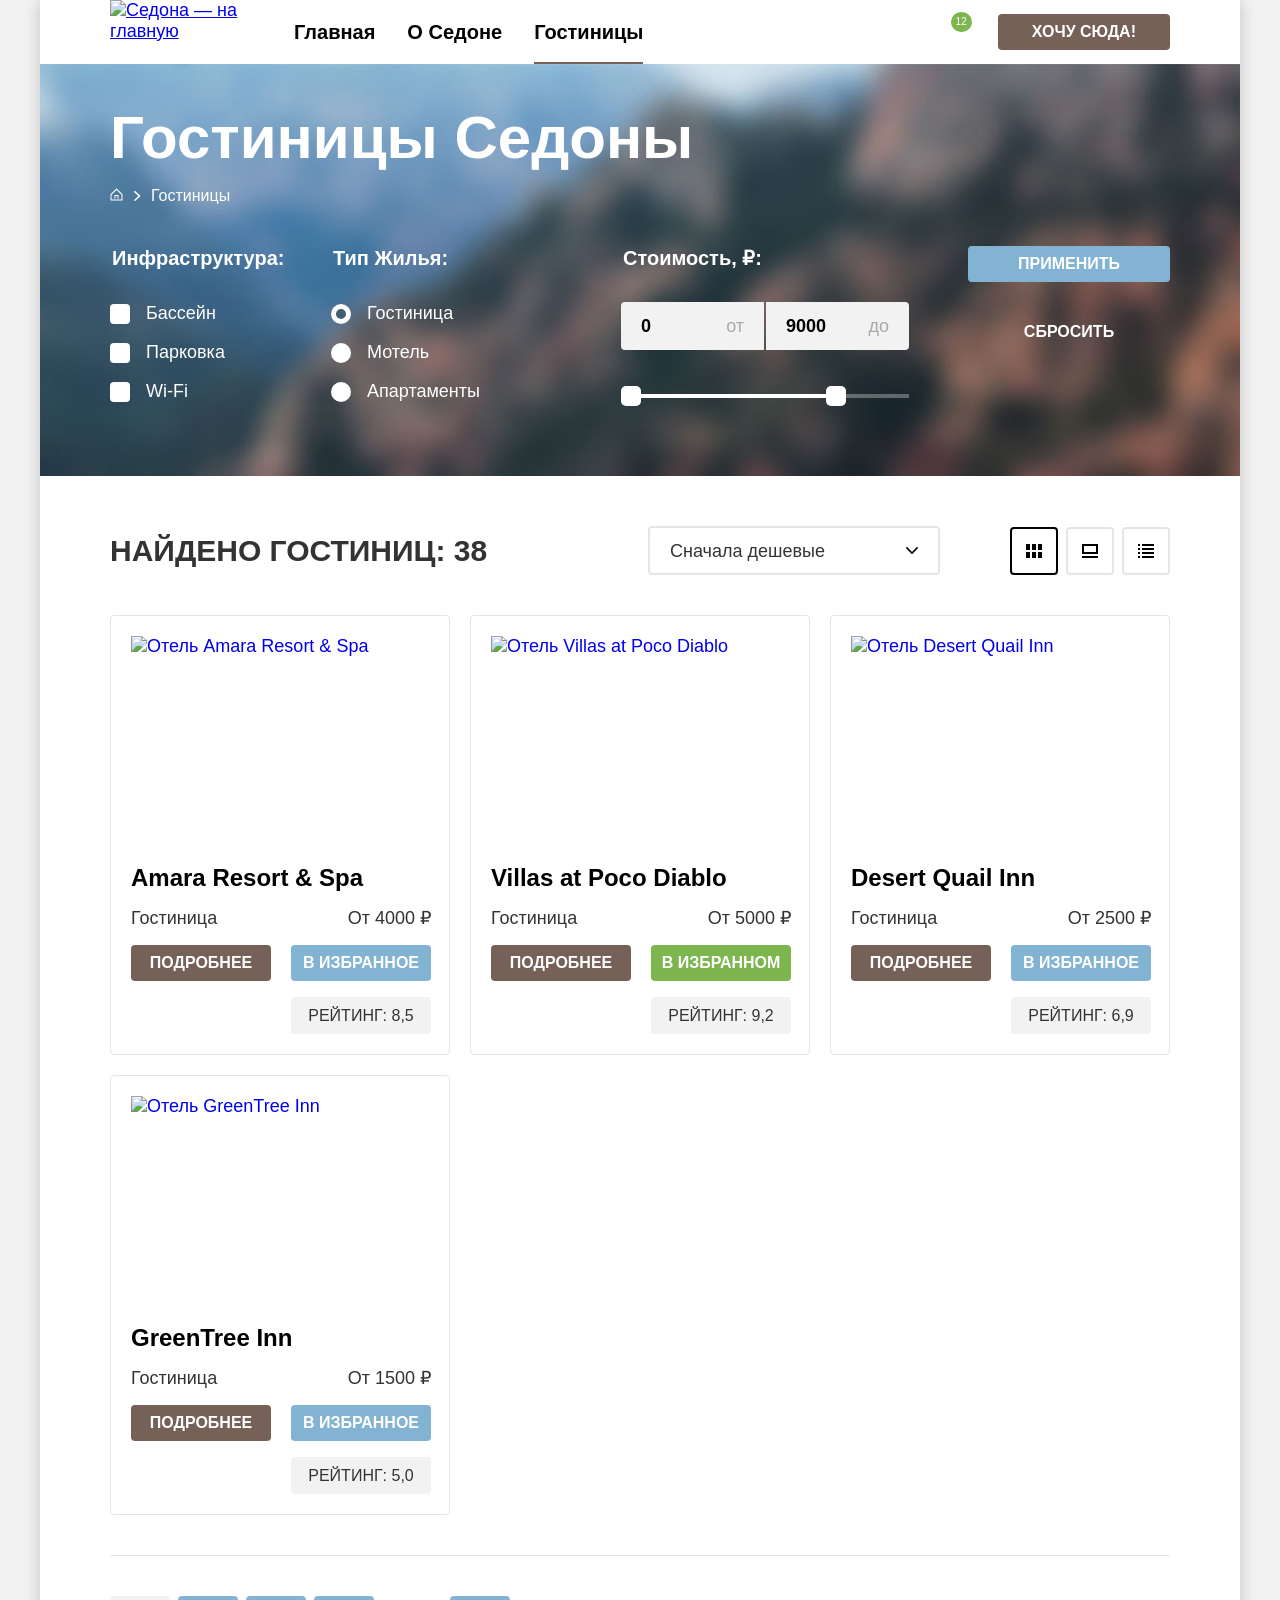
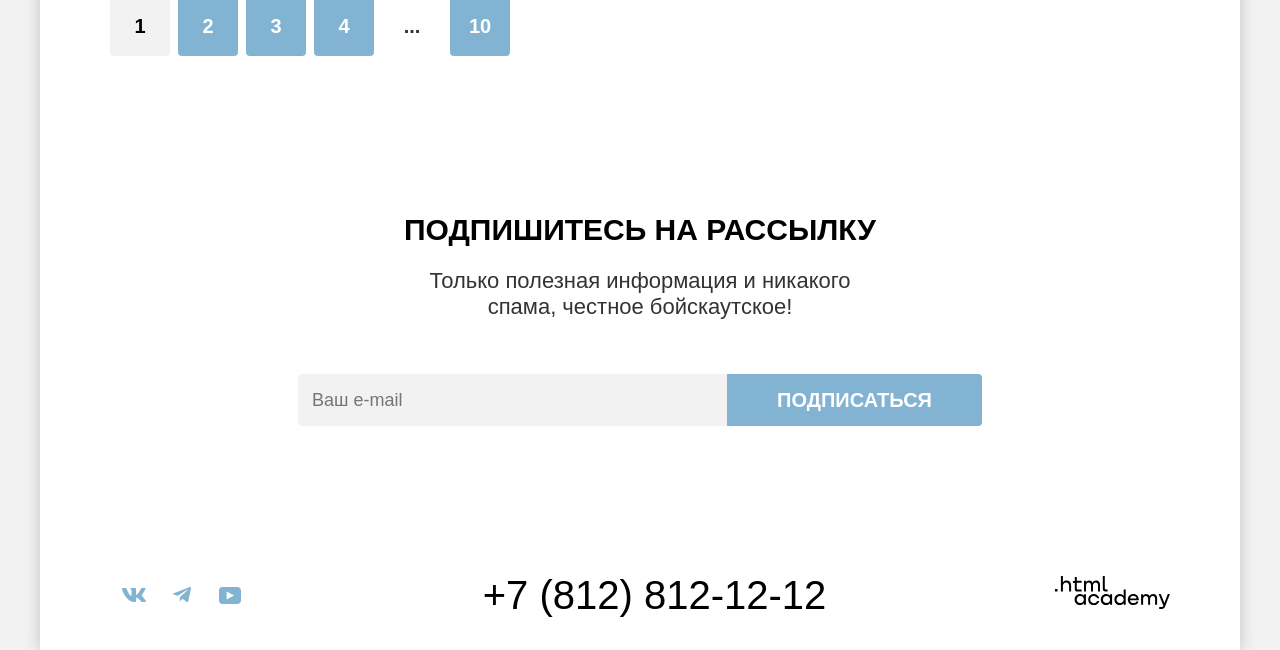
==== commit 15cf4a16: "добавляет модальное окно" ====
--- a/catalog.html
+++ b/catalog.html
@@ -3,50 +3,49 @@
 
   <head>
     <meta charset="utf-8">
-    <title>HTML Academy: Седона</title>
+    <title>HTML Academy: Седона - каталог</title>
     <link rel="stylesheet" href="styles/styles.css">
+    <link rel="icon" href="favicon.ico" sizes="32x32">
+    <link rel="icon" href="favicon.svg" type="image/svg+xml">
   </head>
 
   <body>
     <div class="page-container">
-      <header class="page-header">
+      <header class="page-header" data-test="header">
         <nav class="navigation">
           <a class="navigation-logo" href="index.html">
-            <img class="page-header-logo" src="images/logo-header.svg" alt="логотип Седона" width="138" height="64"></a>
+            <img class="page-header-logo" src="images/logo-header.svg" alt="Седона — на главную" width="138"
+              height="70"></a>
           <ul class="navigation-list">
             <li class="navigation-item">
               <a class="navigation-link" href="index.html">Главная</a>
             </li>
             <li class="navigation-item">
-              <a class="navigation-link" href="index.html">О Cедоне</a>
-            </li>
-            <li class="navigation-item">
-              <a class="navigation-link navigation-link-current" href="catalog.html">Гостиницы</a>
+              <a class="navigation-link" href="#">О Седоне</a>
+            </li>
+            <li class="navigation-item">
+              <a class="navigation-link navigation-link-current" href="#">Гостиницы</a>
             </li>
           </ul>
           <ul class="navigation-list navigation-user">
             <li class="navigation-item">
-              <a class="navigation-link" href="#">
-
+              <a class="navigation-link navigation-link-search" href="#">
                 <span class="visually-hidden">Поиск</span>
               </a>
             </li>
             <li class="navigation-item">
-              <a class="navigation-link" href="#">
+              <a class="navigation-link navigation-link-favorites" href="#">
+                <span class="visually-hidden">Избранное</span>
                 <span class="navigation-favorites-item">12</span>
-                <span class="visually-hidden">Избранное</span>
-              </a>
-            </li>
-
+              </a>
+            </li>
           </ul>
           <a class="navigation-button button-brown button-small button" href="#">Хочу сюда!</a>
         </nav>
       </header>
-      <main class="main-inner main-container">
-
+      <main class="main-inner main-container" data-test="main">
         <div class="filter-catalog-hotels">
           <header class="inner-header">
-
             <h1 class="inner-header-title">Гостиницы Седоны</h1>
             <ul class="breadcrumbs">
               <li class="breadcrumbs-item">
@@ -59,50 +58,51 @@
               </li>
             </ul>
           </header>
-          <form class="catalog-filter" action="https://echo.htmlacademy.ru/" method="get">
-            <!-- <div class="catalog-hotels"> -->
-            <!-- <section class="catalog-filter-hotel">  -->
-            <!-- <h2 class="visually-hidden">Список отелей с фильтрами</h2> -->
+          <form class="catalog-filter" data-test="filter" action="https://echo.htmlacademy.ru/" method="get">
             <fieldset class="catalog-filter-group">
               <legend class="catalog-filter-title">Инфраструктура:</legend>
               <ul class="catalog-filter-list">
                 <li class="catalog-filter-item">
-                  <label class="control">
-                    <input class="control-input" type="checkbox" name="pool" checked>
-                    Бассейн
-                  </label>
-                </li>
-                <li class="catalog-filter-item">
-                  <label class="control">
-                    <input class="control-input" type="checkbox" name="parking" checked>
-                    Парковка
-                  </label>
-                </li>
-                <li class="catalog-filter-item">
-                  <label class="control">
-                    <input class="control-input" type="checkbox" name="wi-fi">
-                    Wi-Fi
+                  <label class="control control-checkbox">
+                    <input class="control-input visually-hidden" type="checkbox" name="pool" checked>
+                    <span class="control-text">Бассейн</span>
+                  </label>
+                </li>
+                <li class="catalog-filter-item">
+                  <label class="control control-checkbox">
+                    <input class="control-input visually-hidden" type="checkbox" name="parking" checked>
+                    <span class="control-text">Парковка</span>
+                  </label>
+                </li>
+                <li class="catalog-filter-item">
+                  <label class="control control-checkbox">
+                    <input class="control-input visually-hidden" type="checkbox" name="wi-fi">
+                    <span class="control-text">Wi-Fi</span>
                   </label>
                 </li>
               </ul>
             </fieldset>
 
             <fieldset class="catalog-filter-group">
-              <legend class="catalog-filter-title">Тип жилья:</legend>
+              <legend class="catalog-filter-title">Тип Жилья:</legend>
               <ul class="catalog-filter-list">
                 <li class="catalog-filter-item">
-                  <label class="control">
-                    <input class="control-input" type="radio" name="type-residence" value="hotel" checked>Гостиница
-                  </label>
-                </li>
-                <li class="catalog-filter-item">
-                  <label class="control">
-                    <input class="control-input" type="radio" name="type-residence" value="motel">Мотель
-                  </label>
-                </li>
-                <li class="catalog-filter-item">
-                  <label class="control">
-                    <input class="control-input" type="radio" name="type-residence" value="apartments">Апартаменты
+                  <label class="control control-radio">
+                    <input class="control-input visually-hidden" type="radio" name="type-residence" value="hotel"
+                      checked>
+                    <span class="control-text">Гостиница</span>
+                  </label>
+                </li>
+                <li class="catalog-filter-item">
+                  <label class="control control-radio">
+                    <input class="control-input visually-hidden" type="radio" name="type-residence" value="motel">
+                    <span class="control-text">Мотель</span>
+                  </label>
+                </li>
+                <li class="catalog-filter-item">
+                  <label class="control control-radio">
+                    <input class="control-input visually-hidden" type="radio" name="type-residence" value="apartments">
+                    <span class="control-text">Апартаменты</span>
                   </label>
                 </li>
               </ul>
@@ -110,201 +110,199 @@
 
             <fieldset class="catalog-filter-price">
               <legend class="catalog-filter-title">Стоимость, ₽:</legend>
+              <div class="price-fields">
+                <label class="price-fields-item">
+                  <input class="price-input" type="number" name="min-price" value="0" min="0">
+                  <span class="price-label">от</span>
+                </label>
+                <label class="price-fields-item">
+                  <input class="price-input" type="number" name="max-price" value="9000" min="0">
+                  <span class="price-label">до</span>
+                </label>
+              </div>
+              <div class="range-scale">
+                <button class="range-toggle range-toggle-min" type="button" aria-label="Минимальная цена"></button>
+                <button class="range-toggle range-toggle-max" type="button" aria-label="Максимальная цена"></button>
+              </div>
             </fieldset>
-            <div class="catalog-filter-button-cotainer">
+            <div class="catalog-filter-button-container">
               <button class="catalog-filter-button button-blue button-small button" type="submit">Применить</button>
               <button class="catalog-filter-button-reset button-small button" type="reset">Сбросить</button>
             </div>
-
           </form>
         </div>
-        <section class="catalog-cotainer">
+
+        <section class="catalog-container" data-test="catalog">
           <div class="sorting-container">
             <h2 class="title-large select-hotel-title">Найдено гостиниц: 38</h2>
-
             <select class="select-control" aria-label="Сортировка">
-
-              <option value="popular">Сначала популярное</option>
-              <option value="cheap">Сначала дешёвое</option>
-              <option value="expensive">Сначала дорогое</option>
+              <option value="cheap">Сначала дешевые</option>
+              <option value="popular">Сначала популярные</option>
+              <option value="expensive">Сначала дорогие</option>
             </select>
             <div class="sorting-icons">
-              <a class="button-highlighted button-icon" href="#">
-
+              <a class="card-grid-toggle card-grid-toggle-current" href="catalog.html?view=tile">
                 <span class="visually-hidden">Показать иконки</span>
-              </a>
-              <a class="button-icon" href="#">
-
+                <svg xmlns="http://www.w3.org/2000/svg" width="16" height="14" fill="#000000" viewBox="0 0 16 14">
+                  <path d="M4 0H0v6h4zM16 0h-4v6h4zM10 0H6v6h4zM4 8H0v6h4zM16 8h-4v6h4zM10 8H6v6h4z" />
+                </svg>
+              </a>
+              <a class="card-grid-toggle" href="catalog.html?view=card">
                 <span class="visually-hidden">Показать карточку</span>
-              </a>
-              <a class="button-icon" href="#">
-
+                <svg xmlns="http://www.w3.org/2000/svg" width="16" height="14" fill="#000000" viewBox="0 0 16 14">
+                  <path d="M16 12H0v2h16zM14 2v6H2V2zm2-2H0v10h16z" />
+                </svg>
+              </a>
+              <a class="card-grid-toggle" href="catalog.html?view=list">
                 <span class="visually-hidden">Показать список</span>
+                <svg xmlns="http://www.w3.org/2000/svg" width="16" height="14" fill="#000000" viewBox="0 0 16 14">
+                  <path
+                    d="M2 0H0v2h2zM16 0H4v2h12zM2 4H0v2h2zM16 4H4v2h12zM2 8H0v2h2zM16 8H4v2h12zM2 12H0v2h2zM16 12H4v2h12z" />
+                </svg>
               </a>
             </div>
           </div>
-
           <ul class="hotel-list">
             <li class="hotel-card">
               <a class="hotel-card-link" href="#">
-                <img class="hotel-card-image" src="images/hotel-amara.jpg" alt="Отель Amara Resort & Spa">
+                <img class="hotel-card-image" src="images/hotel-amara.jpg" alt="Отель Amara Resort & Spa" width="300"
+                  height="212">
                 <h3 class="hotel-card-title">Amara Resort & Spa</h3>
               </a>
               <span class="hotel-card-category">Гостиница</span>
               <span class="hotel-card-price">От 4000 ₽</span>
-
-              <a class="hotel-card-button-more button-brown button-small button" href="#">ПОДРОБНЕЕ</a>
-              <a class="hotel-card-button-favorite button-blue button-small button" href="#">В ИЗБРАННОЕ</a>
-
-              <span class="hotel-star">★★★★<span class="visually-hidden">отель 4 звезды</span></span>
-              <p class="hotel-card-rating">РЕЙТИНГ 8,5</p>
-
-            </li>
-
+              <a class="hotel-card-button-more button-brown button-small button" href="#">Подробнее</a>
+              <button class="hotel-card-button-favorite button-blue button-small button" type="button">В
+                избранное</button>
+              <span class="hotel-star hotel-star-4"><span class="visually-hidden">отель 4 звезды</span></span>
+              <p class="hotel-card-rating">Рейтинг: 8,5</p>
+            </li>
             <li class="hotel-card">
               <a class="hotel-card-link" href="#">
-                <img class="hotel-card-image" src="images/hotel-villas.jpg" alt="Отель Villas at Poco Diablo">
+                <img class="hotel-card-image" src="images/hotel-villas.jpg" alt="Отель Villas at Poco Diablo"
+                  width="300" height="212">
                 <h3 class="hotel-card-title">Villas at Poco Diablo</h3>
               </a>
               <span class="hotel-card-category">Гостиница</span>
               <span class="hotel-card-price">От 5000 ₽</span>
-
-              <a class="hotel-card-button-more button-brown button-small button" href="#">ПОДРОБНЕЕ</a>
-              <a class="hotel-card-button-favorite button-blue button-small button" href="#">В ИЗБРАННОЕ</a>
-
-              <span class="hotel-star">★★★★<span class="visually-hidden">отель 4 звезды</span></span>
-              <p class="hotel-card-rating">РЕЙТИНГ 9,2</p>
-
-            </li>
-
+              <a class="hotel-card-button-more button-brown button-small button" href="#">Подробнее</a>
+              <button class="hotel-card-button-favorite button-green button-small button" type="button">В
+                избранном</button>
+              <span class="hotel-star hotel-star-4"><span class="visually-hidden">отель 4 звезды</span></span>
+              <p class="hotel-card-rating">Рейтинг: 9,2</p>
+            </li>
             <li class="hotel-card">
               <a class="hotel-card-link" href="#">
-                <img class="hotel-card-image" src="images/hotel-desert.jpg" alt="Отель Desert Quail Inn">
+                <img class="hotel-card-image" src="images/hotel-desert.jpg" alt="Отель Desert Quail Inn" width="300"
+                  height="212">
                 <h3 class="hotel-card-title">Desert Quail Inn</h3>
               </a>
               <span class="hotel-card-category">Гостиница</span>
               <span class="hotel-card-price">От 2500 ₽</span>
 
-              <a class="hotel-card-button-more button-brown button-small button" href="#">ПОДРОБНЕЕ</a>
-              <a class="hotel-card-button-favorite button-blue button-small button" href="#">В ИЗБРАННОЕ</a>
-
-              <span class="hotel-star">★★★<span class="visually-hidden">отель 3 звезды</span></span>
-              <p class="hotel-card-rating">РЕЙТИНГ 6,9</p>
-
-            </li>
-
+              <a class="hotel-card-button-more button-brown button-small button" href="#">Подробнее</a>
+              <button class="hotel-card-button-favorite button-blue button-small button" type="button">В
+                избранное</button>
+
+              <span class="hotel-star hotel-star-3"><span class="visually-hidden">отель 3 звезды</span></span>
+              <p class="hotel-card-rating">Рейтинг: 6,9</p>
+            </li>
             <li class="hotel-card">
               <a class="hotel-card-link" href="#">
-                <img class="hotel-card-image" src="images/hotel-greentree.jpg" alt="Отель GreenTree Inn">
+                <img class="hotel-card-image" src="images/hotel-greentree.jpg" alt="Отель GreenTree Inn" width="300"
+                  height="212">
                 <h3 class="hotel-card-title">GreenTree Inn</h3>
               </a>
               <span class="hotel-card-category">Гостиница</span>
               <span class="hotel-card-price">От 1500 ₽</span>
-
-              <a class="hotel-card-button-more button-brown button-small button" href="#">ПОДРОБНЕЕ</a>
-              <a class="hotel-card-button-favorite button-blue button-small button" href="#">В ИЗБРАННОЕ</a>
-
-              <span class="hotel-star">★★<span class="visually-hidden">отель 2 звезды</span></span>
-              <p class="hotel-card-rating">РЕЙТИНГ 5,0</p>
-
+              <a class="hotel-card-button-more button-brown button-small button" href="#">Подробнее</a>
+              <button class="hotel-card-button-favorite button-blue button-small button" type="button">В
+                избранное</button>
+              <span class="hotel-star hotel-star-2"><span class="visually-hidden">отель 2 звезды</span></span>
+              <p class="hotel-card-rating">Рейтинг: 5,0</p>
             </li>
           </ul>
-
           <ul class="pagination">
-
-            <li class="pagination-item">
-              <a class="pagination-link pagination-current button">1</a>
-            </li>
-            <li class="pagination-item">
-              <a class="pagination-link button" href="#">2</a>
-            </li>
-            <li class="pagination-item">
-              <a class="pagination-link button" href="#">3</a>
-            </li>
-            <li class="pagination-item">
-              <a class="pagination-link button" href="#">4</a>
-            </li>
-            <li class="pagination-dots"><span class="pagination-dots-text">...</span></li>
-            <li class="pagination-item">
-              <a class="pagination-link button" href="#">10</a>
-            </li>
-
+            <li class="pagination-item">
+              <a class="pagination-link pagination-current button" aria-current="page">1</a>
+            </li>
+            <li class="pagination-item">
+              <a class="pagination-link button button-blue" href="#">2</a>
+            </li>
+            <li class="pagination-item">
+              <a class="pagination-link button button-blue" href="#">3</a>
+            </li>
+            <li class="pagination-item">
+              <a class="pagination-link button button-blue" href="#">4</a>
+            </li>
+            <li class="pagination-dots">...</li>
+            <li class="pagination-item">
+              <a class="pagination-link button button-blue" href="#">10</a>
+            </li>
           </ul>
         </section>
-        <section class="newsletter">
-          <h2 class="newsletter-title title-large">Подпишитесь на рассылку</h2>
-          <p class="newsletter-discription subtitle-text">Только полезная информация и никакого спама, честное
+
+        <section class="newsletter" data-test="subscribe">
+          <h2 class="newsletter-title title-large title-black">Подпишитесь на рассылку</h2>
+          <p class="newsletter-description subtitle-text">Только полезная информация и никакого спама, честное
             бойскаутское!</p>
-          <form class="newsletter-form" action="https://echo.htmlacademy.ru/." method="post">
+          <form class="newsletter-form" action="https://echo.htmlacademy.ru/" method="post">
             <label for="newsletter-email" class="visually-hidden">Email</label>
             <input class="field" placeholder="Ваш e-mail" type="email" name="newsletter-email" id="newsletter-email"
               required>
-            <button class="newsletter-button button-blue button-large button" type="submit"
-              value="Подписаться">Подписаться
-            </button>
+            <button class="newsletter-button button-blue button-large button" type="submit">Подписаться</button>
           </form>
         </section>
-
       </main>
 
-      <footer class="page-footer">
+      <footer class="page-footer" data-test="footer">
         <div class="page-footer-container">
           <section class="footer-contacts">
             <h2 class="visually-hidden">Социальные сети</h2>
             <ul class="footer-contacts-social-list">
               <li class="footer-contacts-social-item">
                 <a class="social-link" href="https://vk.com/htmlacademy">
-
-                  <svg aria-hidden="true" focusable="false" xmlns="http://www.w3.org/2000/svg" width="24" height="14"
-                    fill="none" viewBox="0 0 24 14">
-                    <path fill="#83b3d3" fill-rule="evenodd"
-                      d="M23.45.948c.166-.546 0-.948-.795-.948H20.03c-.668 0-.976.347-1.143.73 0 0-1.335 3.196-3.226 5.272-.612.602-.89.793-1.224.793-.167 0-.418-.191-.418-.738V.948c0-.656-.184-.948-.74-.948H9.151c-.417 0-.668.304-.668.593 0 .621.946.765 1.043 2.513v3.798c0 .833-.153.984-.487.984-.89 0-3.055-3.211-4.34-6.885C4.45.288 4.198 0 3.527 0H.9C.15 0 0 .347 0 .73c0 .682.89 4.07 4.145 8.551C6.315 12.341 9.37 14 12.153 14c1.669 0 1.875-.368 1.875-1.003v-2.313c0-.737.158-.884.687-.884.39 0 1.057.192 2.615 1.667C19.11 13.216 19.403 14 20.405 14h2.625c.75 0 1.126-.368.91-1.096-.238-.724-1.088-1.775-2.215-3.022-.612-.71-1.53-1.475-1.809-1.858-.389-.491-.278-.71 0-1.147 0 0 3.2-4.426 3.533-5.929z"
-                      clip-rule="evenodd" />
+                  <span class="visually-hidden">Вконтакте</span>
+                  <svg class="social-icon" xmlns="http://www.w3.org/2000/svg" width="24" height="14" fill="#83b3d3"
+                    viewBox="0 0 24 14">
+                    <path fill-rule="evenodd"
+                      d="M23.45.948c.166-.546 0-.948-.795-.948H20.03c-.668 0-.976.347-1.143.73 0 0-1.335 3.196-3.226 5.272-.612.602-.89.793-1.224.793-.167 0-.418-.191-.418-.738V.948c0-.656-.184-.948-.74-.948H9.151c-.417 0-.668.304-.668.593 0 .621.946.765 1.043 2.513v3.798c0 .833-.153.984-.487.984-.89 0-3.055-3.211-4.34-6.885C4.45.288 4.198 0 3.527 0H.9C.15 0 0 .347 0 .73c0 .682.89 4.07 4.145 8.551C6.315 12.341 9.37 14 12.153 14c1.669 0 1.875-.368 1.875-1.003v-2.313c0-.737.158-.884.687-.884.39 0 1.057.192 2.615 1.667C19.11 13.216 19.403 14 20.405 14h2.625c.75 0 1.126-.368.91-1.096-.238-.724-1.088-1.775-2.215-3.022-.612-.71-1.53-1.475-1.809-1.858-.389-.491-.278-.71 0-1.147 0 0 3.2-4.426 3.533-5.929z" />
                   </svg>
-                  <span class="visually-hidden">Вконтакте
-                  </span>
                 </a>
               </li>
               <li class="footer-contacts-social-item">
-                <a class="social-link " href="https://t.me/htmlacademy">
-                  <svg xmlns="http://www.w3.org/2000/svg" width="18" height="16" fill="none" viewBox="0 0 18 16">
-                    <path fill="#83b3d3"
+                <a class="social-link" href="https://t.me/htmlacademy">
+                  <span class="visually-hidden">Telegram</span>
+                  <svg class="social-icon" xmlns="http://www.w3.org/2000/svg" width="18" height="16" fill="#83b3d3"
+                    viewBox="0 0 18 16">
+                    <path
                       d="M16.785.1.84 6.247C-.248 6.685-.24 7.292.64 7.563L4.735 8.84l9.472-5.976c.448-.273.857-.126.52.172L7.054 9.962H7.05h.002l-.283 4.22c.414 0 .597-.19.829-.413l1.988-1.934 4.136 3.055c.762.42 1.31.204 1.5-.706L17.938 1.39c.278-1.114-.425-1.619-1.153-1.29" />
                   </svg>
                 </a>
-                <span class="visually-hidden">Telegram
-                </span>
               </li>
               <li class="footer-contacts-social-item">
                 <a class="social-link" href="https://www.youtube.com/user/htmlacademyru">
-                  <svg xmlns="http://www.w3.org/2000/svg" width="22" height="17" fill="none" viewBox="0 0 22 17">
-                    <path fill="#83b3d3"
+                  <span class="visually-hidden">Youtube</span>
+                  <svg class="social-icon" xmlns="http://www.w3.org/2000/svg" width="22" height="17" fill="#83b3d3"
+                    viewBox="0 0 22 17">
+                    <path
                       d="M18.607 0H3.174C1.314 0 0 1.594 0 3.4v10.094C0 15.406 1.313 17 3.174 17h15.652C20.468 17 22 15.406 22 13.6V3.4C21.781 1.594 20.468 0 18.607 0M7.662 12.538V4.463L14.995 8.5z" />
                   </svg>
                 </a>
-                <span class="visually-hidden">Youtube
-
-                </span>
               </li>
             </ul>
           </section>
-          <section class="footer-contacts-phone">
-            <h2 class="visually-hidden">Телефон</h2>
-
-            <a class="footer-contacts-address-phone" href="tel:+78128121212">+7 (812) 812-12-12</a>
-          </section>
-          <section class="footer-contacts-website">
-            <h2 class="visually-hidden">Сайт</h2>
-            <a class="footer-contacts-address-website" href="https://htmlacademy.ru/intensive/htmlcss">
-              <img class="footer-contacts-logo" src="images/logo-footer.svg" alt="Логотип HTML Academy" width="155"
-                height="33">
-            </a>
-          </section>
+          <a class="footer-contacts-address-phone" href="tel:+78128121212">+7 (812) 812-12-12</a>
+          <a class="footer-contacts-address-website" href="https://htmlacademy.ru/intensive/htmlcss">
+            <span class="visually-hidden">HTML Academy</span>
+            <svg xmlns="http://www.w3.org/2000/svg" width="115" height="33" fill="#000000" viewBox="0 0 115 33">
+              <path
+                d="M0 12.9v2.6h2.5v-2.6zM11.6 4.5c-1.6 0-2.8.7-3.6 1.7h-.1V0h-2v15.5h2v-5.3c0-2.1 1.3-3.6 3.3-3.6 1.8 0 2.9 1.4 2.9 3.2v5.7h2V9.4c.1-3-1.8-4.9-4.5-4.9M26.6 4.8h-4.8V1.1h-2v3.8h-1.9v2h1.9v6c0 1.7 1 2.7 2.7 2.7h4.1v-2h-3.7c-.7 0-1.1-.4-1.1-1.1V6.8h4.8zM41.1 4.6c-1.6 0-2.9.8-3.5 2.1h-.1c-.6-1.2-1.8-2.1-3.4-2.1-1.4 0-2.5.8-3.1 1.8h-.1V4.8H29v10.6h2V10c0-2 1-3.5 2.6-3.5 1.5 0 2.4 1 2.4 2.6v6.3h2V9.8c0-2.4 1.4-3.3 2.6-3.3 1.5 0 2.4 1 2.4 2.6v6.3h2V8.9c.1-2.5-1.4-4.3-3.9-4.3M47.8 12.7c0 1.7 1 2.7 2.8 2.7h2v-2h-1.7c-.7 0-1.1-.4-1.1-1.1V0h-2zM28.9 19.7c-.9-1.1-2.2-1.8-3.9-1.8-3.1 0-5.4 2.3-5.4 5.6s2.3 5.6 5.4 5.6c1.8 0 3-.8 3.8-1.9h.1v1.6h2V18.2h-2zm-3.6 7.4c-2.2 0-3.6-1.6-3.6-3.6s1.4-3.6 3.6-3.6 3.6 1.6 3.6 3.6c0 1.9-1.4 3.6-3.6 3.6M44.2 22c-.5-2.4-2.6-4.1-5.4-4.1-3.4 0-5.6 2.5-5.6 5.6s2.2 5.6 5.6 5.6c2.8 0 4.9-1.8 5.4-4.2h-2.1c-.4 1.3-1.7 2.3-3.3 2.3-2.2 0-3.6-1.6-3.6-3.6s1.4-3.6 3.6-3.6c1.6 0 2.8 1 3.3 2.2h2.1zM55.1 19.7c-.9-1.1-2.2-1.8-3.9-1.8-3.1 0-5.4 2.3-5.4 5.6s2.3 5.6 5.4 5.6c1.8 0 3-.8 3.8-1.9h.1v1.6h2V18.2h-2zm-3.6 7.4c-2.2 0-3.6-1.6-3.6-3.6s1.4-3.6 3.6-3.6 3.6 1.6 3.6 3.6c0 1.9-1.5 3.6-3.6 3.6M68.7 19.8c-.9-1.1-2.2-1.9-3.9-1.9-3.1 0-5.4 2.3-5.4 5.6s2.2 5.6 5.4 5.6c1.7 0 3-.8 3.8-1.8h.1v1.5h2V13.4h-2zm-3.6 7.3c-2.2 0-3.6-1.6-3.6-3.6s1.4-3.6 3.6-3.6 3.6 1.6 3.6 3.6c-.1 2-1.5 3.6-3.6 3.6M78.3 17.9c-3.3 0-5.5 2.5-5.5 5.6 0 3 2.1 5.6 5.5 5.6 2.5 0 4.5-1.3 5.2-3.6h-2.1c-.5 1-1.6 1.6-3 1.6-1.9 0-3.3-1.3-3.4-2.9h8.8c.2-3.6-2-6.3-5.5-6.3m0 1.9c1.7 0 3 1 3.3 2.6h-6.5c.3-1.5 1.5-2.6 3.2-2.6M98.2 17.9c-1.6 0-2.9.8-3.6 2h-.1c-.6-1.2-1.8-2-3.4-2-1.4 0-2.5.7-3.1 1.8v-1.5h-1.9v10.6h2v-5.4c0-2 1-3.4 2.6-3.5 1.5 0 2.4 1 2.4 2.6v6.3h2v-5.6c0-2.4 1.4-3.3 2.6-3.3 1.5 0 2.4 1 2.4 2.6v6.3h2v-6.5c.1-2.6-1.4-4.4-3.9-4.4M109.4 27l-3.6-8.9h-2.2l4.8 11.6c-.3.9-.7 1.2-1.7 1.2h-2.5v2h2.5c1.8 0 2.8-.8 3.5-2.6l4.7-12.2h-2.1z" />
+            </svg>
+          </a>
         </div>
       </footer>
-
     </div>
-
   </body>
 
 </html>
--- a/styles/styles.css
+++ b/styles/styles.css
@@ -2,7 +2,6 @@
   font-family: "PT Sans";
   font-style: normal;
   font-weight: 400;
-
   src: url("../fonts/ptsans-400.woff2") format("woff2");
   font-display: swap;
 }
@@ -11,7 +10,6 @@
   font-family: "PT Sans";
   font-style: normal;
   font-weight: 700;
-
   src: url("../fonts/ptsans-700.woff2") format("woff2");
   font-display: swap;
 }
@@ -26,7 +24,6 @@
   font-size: 18px;
   line-height: 21px;
   font-weight: 400;
-
   color: #333333;
   background-color: #f2f2f2;
 }
@@ -44,7 +41,6 @@
 
 .button {
   display: inline-block;
-
   color: #ffffff;
   text-align: center;
   border: none;
@@ -60,10 +56,6 @@
   font-weight: 700;
   font-size: 16px;
   line-height: 20px;
-
-
-
-
 }
 
 .button-large {
@@ -71,19 +63,84 @@
   font-size: 20px;
   line-height: 36px;
   font-weight: 700;
-
 }
 
 .button-brown {
-
   background-color: #756157;
 }
 
+.button-brown:hover,
+.button-brown:focus-visible {
+  background-color: #615048;
+}
+
+.button-brown:active {
+  background-color: #756157;
+  color: rgba(255, 255, 255, 0.3);
+}
+
+.button-brown:disabled {
+  color: #ffffff;
+  background-color: #e5e5e5;
+}
+
 .button-blue {
-
-  background-color: #82B3D3;
-}
-
+  background-color: #82b3d3;
+}
+
+.button-blue:hover,
+.button-blue:focus-visible {
+  background-color: #68a2ca;
+}
+
+.button-blue:active {
+  background-color: #82b3d3;
+  color: rgba(255, 255, 255, 0.3);
+}
+
+.button-blue:disabled {
+  color: #ffffff;
+  background-color: #e5e5e5;
+}
+
+.button-green {
+  background-color: #7db54f;
+}
+
+.button-green:hover,
+.button-green:focus-visible {
+  background-color: #6c9e42;
+}
+
+.button-green:active {
+  background-color: #7db54f;
+  color: rgba(255, 255, 255, 0.3);
+}
+
+.button-green:disabled {
+  color: #ffffff;
+  background-color: #e5e5e5;
+}
+
+.catalog-filter-button-reset:hover {
+  color: rgba(255, 255, 255, 0.6);
+}
+
+.catalog-filter-button-reset:focus-visible {
+  outline: 3px solid #82b3d3;
+}
+
+.catalog-filter-button-reset:active {
+  color: rgba(255, 255, 255, 0.3);
+}
+
+.catalog-filter-button-reset:disabled {
+  color: rgba(255, 255, 255, 0.12);
+}
+
+.title-black {
+  color: #000000;
+}
 
 /* Pages */
 
@@ -98,9 +155,8 @@
   min-height: 100%;
   width: 1200px;
   margin: 0 auto;
-  background-color: #f2f2f2;
+  background-color: #ffffff;
   box-shadow: 0 0 15px 0 rgba(0, 0, 0, 0.2);
-
 }
 
 .navigation {
@@ -111,19 +167,23 @@
 
 .page-header-logo {
   width: 138px;
+  position: relative;
+  z-index: 1;
+  display: block;
+  margin-bottom: -6px;
 }
 
 .navigation-list {
   display: flex;
   flex-wrap: wrap;
-  max-width: 500px;
-  margin: 0;
+  margin: 0;
+  margin-left: 30px;
   padding: 0;
   list-style-type: none;
 }
 
 .navigation-user {
-  width: 150px;
+  flex-wrap: nowrap;
   margin-left: auto;
 }
 
@@ -137,45 +197,72 @@
   text-align: center;
   color: #000000;
   text-decoration: none;
+  position: relative;
+}
+
+.navigation-link-current::before {
+  position: absolute;
+  right: 16px;
+  bottom: 0;
+  left: 16px;
+  height: 2px;
+  background-color: #756257;
+  content: "";
 }
 
 .navigation-user .navigation-link {
   width: 20px;
   height: 20px;
-}
-
-.navigation-user .navigation-item:nth-child(1) .navigation-link {
-  background-image: url("../images/search.svg");
   background-repeat: no-repeat;
   background-position: center;
 }
 
-.navigation-user .navigation-item:nth-child(2) .navigation-link {
+.navigation-link-search {
+  background-image: url("../images/search.svg");
+}
+
+.navigation-link-favorites {
   background-image: url("../images/heart.svg");
-  background-repeat: no-repeat;
-  background-position: center;
+}
+
+.navigation-favorites-item {
+  position: absolute;
+  top: 10px;
+  right: 6px;
+  min-width: 20px;
+  height: 20px;
+  padding: 0 5px;
+  box-sizing: border-box;
+  border-radius: 10px;
+  background-color: #7db54f;
+  color: #ffffff;
+  font-size: 10px;
+  line-height: 10px;
+  font-weight: 400;
+  display: flex;
+  align-items: center;
+  justify-content: center;
 }
 
 .navigation-button {
   padding-left: 34px;
   padding-right: 34px;
+  margin-left: 20px;
+  flex-shrink: 0;
+  white-space: nowrap;
 }
 
 .main-container {
   flex-grow: 1;
-
 }
 
 .main-index {
-
   background-color: #ffffff;
-
-
-}
-
-.welcome-sedona {
+}
+
+.hero {
   padding: 51px 371px 82px 371px;
-
+  position: relative;
   background-color: #e6f0f6;
   background-image: url("../images/welcome-sedona.jpg");
   background-size: cover;
@@ -184,15 +271,32 @@
   text-align: center;
 }
 
-.page-container {
-  width: 1200px;
+.hero::after {
+  background-image: url("../images/divider.svg");
+  background-repeat: no-repeat;
+  background-size: 100% 100%;
+  content: "";
+  width: 100%;
+  height: 57px;
+  position: absolute;
+  left: 0;
+  bottom: 0;
+}
+
+.logo {
+  display: block;
   margin: 0 auto;
 }
-
 
 .advantages-header {
   background-color: #ffffff;
-  padding: 69px 290px;
+  padding: 69px 0 69px;
+}
+
+.advantages-headline {
+  max-width: 651px;
+  margin-right: auto;
+  margin-left: auto;
 }
 
 .advantages-list {
@@ -216,12 +320,11 @@
 }
 
 .advantages-item.advantages-item-columns {
-  display: flex;
   flex-direction: row;
   align-items: center;
   width: 100%;
   color: #ffffff;
-  background-color: #82B3D3;
+  background-color: #82b3d3;
   padding: 0;
 }
 
@@ -241,9 +344,23 @@
   font-weight: 700;
   text-transform: uppercase;
   max-width: 175px;
-  margin-top: 0 auto 62px auto;
-
-  /*место для графического элемента*/
+  margin: 0 auto 62px auto;
+  position: relative;
+}
+
+.advantages-title::before {
+  position: absolute;
+  bottom: -30px;
+  left: 50%;
+  width: 60px;
+  height: 2px;
+  margin-left: -30px;
+  background-color: rgba(0, 0, 0, 0.3);
+  content: "";
+}
+
+.advantages-item-columns .advantages-title::before {
+  background-color: rgba(255, 255, 255, 0.3);
 }
 
 .advantages-list .advantages-item:nth-child(3) {
@@ -258,11 +375,6 @@
 .advantages-description {
   width: 230px;
   margin: 0;
-
-}
-
-.advantages-item .advantages-description:nth-child(2-4) {
-  color: #333333;
 }
 
 .services-list {
@@ -270,6 +382,7 @@
   margin: 0;
   padding: 0;
   list-style-type: none;
+  flex-wrap: wrap;
 }
 
 .services-item {
@@ -277,7 +390,6 @@
   box-sizing: border-box;
   padding: 81px 85px;
   text-align: center;
-  /* min-height: 385px; */
 }
 
 .services-item::before {
@@ -290,8 +402,6 @@
   background-position: center;
 }
 
-
-
 .home-icon::before {
   background-image: url("../images/home.svg");
 }
@@ -306,7 +416,7 @@
 
 .services-list .services-item:nth-child(1),
 .services-list .services-item:nth-child(3) {
-  background-color: rgba(131, 179, 211, 0.2);
+  background-color: rgba(131, 179, 211, 0.12);
 }
 
 .services-list-headline {
@@ -316,7 +426,6 @@
 }
 
 .services-title {
-  /* max-width: 230px;*/
   margin: 30px auto 30px auto;
   font-size: 24px;
   line-height: 28px;
@@ -331,15 +440,12 @@
 
 .services-subtitle {
   margin: 0;
-  color: #333333
-}
-
-.services-discription {
+}
+
+.services-description {
   max-width: 230px;
   margin: 0 auto;
   padding: 0;
-
-
 }
 
 .hotel-search {
@@ -348,12 +454,15 @@
   background-color: #ffffff;
   text-align: center;
   padding: 96px 304px;
-
 }
 
 .hotel-search-title {
   margin-top: 0;
   margin-bottom: 20px;
+}
+
+.hotel-search-description {
+  margin-bottom: 0;
 }
 
 .hotel-search-button {
@@ -364,14 +473,14 @@
 
 .newsletter-index.newsletter {
   color: #ffffff;
-  background-color: #82B3D3;
+  background-color: #82b3d3;
   background-image: url("../images/subscribe.jpg");
   background-size: cover;
   background-repeat: no-repeat;
   background-position: center;
 }
 
-.newsletter-discription-index.subtitle-text {
+.newsletter-description-index.subtitle-text {
   color: #ffffff;
 }
 
@@ -386,7 +495,6 @@
 
 .subtitle-text {
   margin-top: 0;
-
   font-size: 22px;
   line-height: 26px;
   font-weight: 400;
@@ -402,6 +510,7 @@
   box-sizing: border-box;
   justify-content: space-between;
   align-items: center;
+  min-height: 120px;
 }
 
 .footer-contacts {
@@ -415,137 +524,595 @@
   margin: 0;
   padding: 0;
   max-width: 200px;
-
-}
-
-.footer-contacts-social-item {
-  width: 47px;
+}
+
+.social-link {
+  display: flex;
+  justify-content: center;
+  align-items: center;
+  width: 48px;
   height: 40px;
 }
 
-.footer-contacts-phone {
-
-  text-align: center;
-
+.social-link:hover svg {
+  fill: #68a2ca;
+}
+
+.social-link:focus-visible svg {
+  fill: #68a2ca;
+}
+
+.social-link:active svg {
+  opacity: 0.3;
 }
 
 .footer-contacts-address-phone {
-
   font-family: "PT Sans", sans-serif;
   font-size: 40px;
   line-height: 40px;
   font-weight: 400;
   color: #000000;
+  text-decoration-line: none;
+}
+
+.footer-contacts-address-phone:hover {
+  color: #756157;
+}
+
+.footer-contacts-address-phone:focus-visible {
+  color: #756157;
+}
+
+.footer-contacts-address-phone:active {
+  opacity: 0.3;
+}
+
+.footer-contacts-address-website {
+  display: block;
+}
+
+.footer-contacts-address-website:hover svg {
+  fill: #756157;
+}
+
+.footer-contacts-address-website:focus-visible svg {
+  fill: #756157;
+}
+
+.footer-contacts-address-website:active svg {
+  opacity: 0.3;
+}
+
+.modal-container {
+  position: fixed;
+  top: 0;
+  left: 0;
+  display: flex;
+  width: 100%;
+  height: 100%;
+  background-color: rgba(242, 242, 242, 0.8);
+  z-index: 10;
+}
+
+.modal-container-close {
+  display: none;
+}
+
+.modal {
+  position: relative;
+  margin: auto;
+  padding: 64px 70px;
+  background-color: #ffffff;
+  border-radius: 30px;
+}
+
+.modal-search {
+  width: 717px;
+  box-sizing: border-box;
+}
+
+.modal-close-button {
+  position: absolute;
+  padding: 0;
+  top: 64px;
+  right: 52px;
+  width: 52px;
+  height: 52px;
+  border-radius: 50%;
+  background-color: #f2f2f2;
+  border: none;
+  background-image: url("../images/cross.svg");
+  background-repeat: no-repeat;
+  background-position: center;
+  cursor: pointer;
+}
+
+.modal-close-button:hover {
+  background-color: #e5e5e5;
+}
+
+.modal-close-button:active {
+  background-color: rgba(229, 229, 229, 0.5);
+  opacity: 0.5;
+}
+
+.modal-title {
+  margin: 0 0 64px;
+  padding-right: 60px;
+  font-family: "PT Sans", sans-serif;
+  font-size: 30px;
+  line-height: 36px;
+  font-weight: 700;
+  color: #000000;
   text-transform: uppercase;
-  text-decoration-line: none;
-  display: inline-block;
-}
-
-.footer-contacts-website {
-
-  text-align: right;
-  width: 155px;
-
+}
+
+.search-form-row {
+  display: grid;
+  grid-template-columns: 137px 1fr;
+  align-items: center;
+  margin-top: 0;
+  margin-bottom: 24px;
+}
+
+.search-form-caption {
+  font-family: "PT Sans", sans-serif;
+  font-size: 20px;
+  line-height: 24px;
+  font-weight: 700;
+}
+
+.search-form-field {
+  width: 100%;
+  padding: 12px 50px 12px 20px;
+  box-sizing: border-box;
+  border: none;
+  border-radius: 4px;
+  background-color: #f2f2f2;
+  font-family: "PT Sans", sans-serif;
+  font-size: 18px;
+  line-height: 24px;
+  font-weight: 700;
+}
+
+.search-form-date {
+  background-image: url("../images/date.svg");
+  background-repeat: no-repeat;
+  background-position: right 20px center;
+}
+
+.search-form-error,
+.search-form-hint {
+  grid-column: 2;
+  margin-top: 4px;
+  padding-left: 20px;
+  font-size: 16px;
+  line-height: 21px;
+  font-weight: 400;
+}
+
+.search-form-error {
+  color: #ff5757;
+}
+
+.search-form-hint {
+  color: #333333;
+}
+
+.search-form-counters {
+  display: flex;
+  justify-content: space-between;
+  margin-bottom: 48px;
+  flex-wrap: wrap;
+}
+
+.counter {
+  display: flex;
+  align-items: center;
+  gap: 10px;
+}
+
+.counter-controls {
+  display: flex;
+  margin-left: 36px;
+  border-radius: 4px;
+  background-color: #f2f2f2;
+}
+
+.counter-value {
+  width: 31px;
+  padding: 0;
+  border: 0;
+  font-family: "PT Sans", sans-serif;
+  font-size: 18px;
+  line-height: 20px;
+  font-weight: 700;
+  text-align: center;
+  background-color: transparent;
+  appearance: textfield;
+}
+
+.counter-value::-webkit-outer-spin-button,
+.counter-value::-webkit-inner-spin-button {
+  appearance: none;
+  margin: 0;
+}
+
+.counter-button {
+  position: relative;
+  width: 40px;
+  height: 48px;
+  padding: 0;
+  border: none;
+  background-color: transparent;
+  cursor: pointer;
+}
+
+.counter-button::before,
+.counter-button-plus::after {
+  content: "";
+  position: absolute;
+  top: 50%;
+  left: 50%;
+  width: 14px;
+  height: 2px;
+  background-color: rgba(117, 97, 87, 0.3);
+  transform: translate(-50%, -50%);
+}
+
+.counter-button-plus::after {
+  transform: translate(-50%, -50%) rotate(90deg);
+}
+
+.counter-button:hover::before,
+.counter-button-plus:hover::after {
+  background-color: #000000;
+}
+
+.counter-button:active::before,
+.counter-button-plus:active::after {
+  background-color: rgba(0, 0, 0, 0.5);
+}
+
+.tooltip {
+  position: relative;
+  display: flex;
+}
+
+.tooltip-button {
+  width: 26px;
+  height: 26px;
+  padding: 0;
+  border: none;
+  border-radius: 50%;
+  background-color: #82b3d3;
+  font-size: 18px;
+  line-height: 20px;
+  font-weight: 700;
+  color: #ffffff;
+  cursor: pointer;
+}
+
+.tooltip-text {
+  display: none;
+  position: absolute;
+  top: 42px;
+  left: 50%;
+  z-index: 1;
+  width: 256px;
+  box-sizing: border-box;
+  margin: 0;
+  padding: 20px 22px 23px 18px;
+  border-radius: 10px;
+  background-color: #333333;
+  font-size: 16px;
+  line-height: 20px;
+  font-weight: 400;
+  color: #ffffff;
+  transform: translateX(-50%);
+}
+
+.tooltip-text::before {
+  content: "";
+  position: absolute;
+  top: -9px;
+  left: 50%;
+  width: 19px;
+  height: 19px;
+  background-color: #333333;
+  transform: translateX(-50%) rotate(45deg);
+}
+
+.tooltip:hover .tooltip-text,
+.tooltip:focus-within .tooltip-text {
+  display: block;
+}
+
+.search-form-button {
+  width: 100%;
+  padding: 18px 20px;
+  font-size: 20px;
+  line-height: 24px;
+  font-weight: 700;
 }
 
 /* Catalog */
-
-
 .filter-catalog-hotels {
-  background-color: #82B3D3;
+  background-color: #82b3d3;
   background-image: url("../images/filtr.jpg");
   background-size: cover;
   background-repeat: no-repeat;
   padding: 35px 70px 70px;
 }
 
-/*
-.inner-header {
-  padding-left: 70px;
-}
-*/
 .inner-header-title {
   margin-top: 0;
   font-size: 60px;
   line-height: 78px;
   font-weight: 700;
   color: #ffffff;
-
-  /*padding-top: 35px;*/
   margin-bottom: 8px;
 }
 
 .breadcrumbs {
   font-family: "PT Sans", sans-serif;
   font-size: 16px;
-  line-height: 21x;
+  line-height: 21px;
   font-weight: 400;
   color: #ffffff;
   display: flex;
   margin: 0;
   padding: 0;
   list-style-type: none;
-
+  flex-wrap: wrap;
+}
+
+.breadcrumbs-item {
+  display: flex;
+  align-items: center;
+  position: relative;
 }
 
 .breadcrumbs-link {
   text-decoration: none;
   color: #ffffff;
-  /* margin-right: 28px; */
-}
-
-.breadcrumbs .breadcrumbs-item:nth-child(1) {
+}
+
+.breadcrumbs-link:hover {
+  opacity: 0.6;
+}
+
+.breadcrumbs-link:focus-visible {
+  color: #ffffff;
+}
+
+.breadcrumbs-link:active {
+  opacity: 0.3;
+}
+
+.breadcrumbs-item:nth-child(1) {
+  margin-right: 28px;
+}
+
+.breadcrumbs-item:nth-child(1) .breadcrumbs-link {
+  display: block;
+  width: 13px;
+  height: 15px;
   background-image: url("../images/home-breadcrumbs.svg");
   background-repeat: no-repeat;
   background-position: center;
-  width: 13px;
-  height: 15px;
-  margin-right: 10px;
+  background-size: contain;
+}
+
+.breadcrumbs-item:not(:last-child)::after {
+  content: "";
+  position: absolute;
+  width: 7px;
+  height: 10px;
+  background-image: url("../images/vector.svg");
+  background-repeat: no-repeat;
+  background-position: center;
+  background-size: contain;
+  top: 50%;
+  right: -18px;
+  transform: translateY(-50%);
 }
 
 /* Фильтр каталога */
 .catalog-filter {
   display: flex;
-  justify-content: space-between;
   align-items: flex-start;
   font-family: "PT Sans", sans-serif;
   color: #ffffff;
   margin-top: 40px;
+  flex-wrap: wrap;
 }
 
 .catalog-filter-group {
+  width: 221px;
+  margin: 0;
+  padding: 0;
   border: none;
   display: flex;
   flex-direction: column;
 }
 
 .catalog-filter-list {
+  display: flex;
+  flex-direction: column;
+  gap: 16px;
   list-style-type: none;
   margin: 0;
   padding: 0;
 }
 
-/*
-.catalog-filter-hotel {
-  width: 150px;
-  margin-left: 70px;
-}
-*/
+.control {
+  cursor: pointer;
+}
+
+.control-text {
+  display: flex;
+  align-items: center;
+  gap: 16px;
+  font-size: 18px;
+  line-height: 23px;
+}
+
+.control-text::before {
+  content: "";
+  flex-shrink: 0;
+  width: 20px;
+  height: 20px;
+  background-color: #ffffff;
+  background-repeat: no-repeat;
+  background-position: center;
+}
+
+.control-checkbox .control-text::before {
+  border-radius: 4px;
+}
+
+.control-checkbox .control-input:checked + .control-text::before {
+  background-image: url("../images/check.svg");
+  background-size: 12px 10px;
+}
+
+.control-radio .control-text::before {
+  border-radius: 50%;
+}
+
+.control-radio .control-input:checked + .control-text::before {
+  background-color: #3f5e72;
+  box-shadow: inset 0 0 0 5px #ffffff;
+}
+
+.control-input:focus-visible + .control-text::before {
+  outline: 3px solid #82b3d3;
+  outline-offset: 2px;
+}
+
+.control:hover .control-text {
+  opacity: 0.6;
+}
+
+.control:active .control-text {
+  opacity: 0.3;
+}
 
 .catalog-filter-price {
+  margin: 0 0 0 69px;
+  padding: 0;
   border: none;
 }
 
-/*
-width: 288px;
-  margin-left: 140px;
-}*/
-
-.catalog-filter-button-cotainer {
-  display: flex;
+.price-fields {
+  display: flex;
+  gap: 2px;
+}
+
+.price-fields-item {
+  position: relative;
+}
+
+.price-input {
+  width: 143px;
+  padding: 12px 50px 12px 20px;
+  box-sizing: border-box;
+  border: none;
+  background-color: #f2f2f2;
+  font-family: "PT Sans", sans-serif;
+  font-size: 18px;
+  line-height: 24px;
+  font-weight: 700;
+  color: #000000;
+  appearance: textfield;
+}
+
+.price-input::-webkit-outer-spin-button,
+.price-input::-webkit-inner-spin-button {
+  appearance: none;
+  margin: 0;
+}
+
+.price-input:hover {
+  background-color: #e5e5e5;
+}
+
+.price-fields-item:first-child .price-input {
+  border-radius: 4px 0 0 4px;
+}
+
+.price-fields-item:last-child .price-input {
+  border-radius: 0 4px 4px 0;
+}
+
+.price-label {
+  position: absolute;
+  top: 50%;
+  right: 20px;
+  transform: translateY(-50%);
+  font-size: 18px;
+  color: rgba(0, 0, 0, 0.3);
+  pointer-events: none;
+}
+
+.range-scale {
+  position: relative;
+  height: 20px;
+  margin-top: 36px;
+}
+
+.range-scale::before {
+  content: "";
+  position: absolute;
+  top: 50%;
+  left: 0;
+  right: 0;
+  height: 4px;
+  background-color: rgba(255, 255, 255, 0.3);
+  transform: translateY(-50%);
+}
+
+.range-scale::after {
+  content: "";
+  position: absolute;
+  top: 50%;
+  left: 0;
+  right: 22%;
+  height: 4px;
+  background-color: #ffffff;
+  transform: translateY(-50%);
+}
+
+.range-toggle {
+  position: absolute;
+  top: 0;
+  z-index: 1;
+  width: 20px;
+  height: 20px;
+  border-radius: 5px;
+  background-color: #ffffff;
+  padding: 0;
+  border: none;
+  cursor: grab;
+}
+
+.range-toggle:active {
+  cursor: grabbing;
+}
+
+.range-toggle-min {
+  left: 0;
+}
+
+.range-toggle-max {
+  right: 22%;
+}
+
+.catalog-filter-button-container {
+  display: flex;
+  margin-left: auto;
   flex-direction: column;
-  /* width: 192px;
-  margin: 70px auto;*/
 }
 
 .catalog-filter-button {
@@ -563,27 +1130,22 @@
 .catalog-filter-title {
   font-family: "PT Sans", sans-serif;
   font-size: 20px;
-  line-height: 24x;
+  line-height: 24px;
   font-weight: 700;
   margin-top: 0;
   margin-bottom: 32px;
 }
 
 /* Каталог */
-
-.catalog-cotainer {
+.catalog-container {
   padding: 50px 70px 60px 70px;
-
 }
 
 .sorting-container {
   display: grid;
-  grid-template-columns: 1fr auto 1fr;
-  align-items: center;
-  /* padding-left: 70px;
-  padding-right: 70px;
-  padding-top: 50px;
-  padding-bottom: 40px; */
+  grid-template-columns: 1fr auto auto;
+  column-gap: 70px;
+  align-items: center;
   margin: 0;
   margin-bottom: 40px;
 }
@@ -591,15 +1153,35 @@
 .select-hotel-title {
   text-align: left;
   margin: 0;
-  width: 338px;
-  /* padding-right: 200px;*/
-}
+}
+
 
 .select-control {
   width: 292px;
   height: 49px;
-  margin-left: 200px;
-
+  padding: 0 44px 0 20px;
+  border: 2px solid #e5e5e5;
+  border-radius: 4px;
+  background-color: #ffffff;
+  background-image: url("../images/cursor-down.svg");
+  background-repeat: no-repeat;
+  background-position: right 20px center;
+  font-family: "PT Sans", sans-serif;
+  font-size: 18px;
+  color: #333333;
+  appearance: none;
+  cursor: pointer;
+}
+
+.select-control:hover {
+  border-color: #68a2ca;
+}
+
+.select-control:disabled {
+  border-color: #b3b3b3;
+  color: #b3b3b3;
+  background-image: url("../images/cursor-down-disabled.svg");
+  cursor: default;
 }
 
 .sorting-icons {
@@ -609,47 +1191,51 @@
   justify-self: end;
 }
 
-/*
-.sorting-container {
-  display: grid;
-  grid-template-columns: repeat(3, auto)
-}*/
-
-.button-icon {
+.card-grid-toggle {
+  box-sizing: border-box;
+  display: flex;
+  align-items: center;
+  justify-content: center;
   width: 48px;
   height: 48px;
-}
-
-/*
-.sorting-container .button-highlighted {
-  margin-left: auto;
-}
-
-.sorting-container .button-icon:last-child {
-  margin-right: 0;
-}
-*/
+  background-color: #ffffff;
+  border: 2px solid #e5e5e5;
+  border-radius: 4px;
+}
+
+.card-grid-toggle-current {
+  border-color: #000000;
+}
+
+.card-grid-toggle:hover {
+  border-color: #000000;
+}
+
+.card-grid-toggle:focus-visible {
+  border-color: #68a2ca;
+}
+
+.card-grid-toggle:active {
+  border-color: #000000;
+}
 
 .hotel-list {
   display: grid;
   grid-template-columns: 340px 340px 340px;
   list-style-type: none;
   margin: 0;
-
   padding: 0;
   gap: 20px;
 }
 
 .hotel-card {
-
   display: grid;
-  /*grid-template-rows: 212px min-content auto auto auto;*/
   grid-template-columns: 140px 140px;
   column-gap: 20px;
   padding: 20px;
-  gap: 16px;
-  row-gap: 20px;
-  border: 1px #e5e5e5;
+  row-gap: 16px;
+  border: 1px solid #e5e5e5;
+  border-radius: 4px;
   box-sizing: border-box;
 }
 
@@ -692,96 +1278,113 @@
   line-height: 28px;
   font-weight: 700;
   color: #000000;
-  text-transform: none;
-  margin-top: 0;
-
+  margin: 0;
 }
 
 .hotel-star {
   padding: 0;
   margin: 0;
+  height: 18px;
+  background-image: url("../images/star.svg");
+  background-repeat: repeat-x;
+  background-size: 25px 18px;
+  align-self: center;
+}
+
+.hotel-star-2 {
+  width: 50px;
+}
+
+.hotel-star-3 {
+  width: 75px;
+}
+
+.hotel-star-4 {
+  width: 100px;
 }
 
 .hotel-card-rating {
-  width: 140px;
-  height: 37px;
+  display: grid;
+  min-width: 140px;
+  min-height: 37px;
   font-family: "PT Sans", sans-serif;
   font-size: 16px;
   line-height: 20px;
   font-weight: 400;
   color: #333333;
   background-color: #f2f2f2;
+  border-radius: 4px;
   text-transform: uppercase;
-  margin-top: 0;
-
+  margin: 0;
+  align-items: center;
+  align-self: center;
 }
 
 .hotel-card-button-more,
 .hotel-card-button-favorite {
   width: 140px;
-  height: 36px;
+  min-height: 36px;
   box-sizing: border-box;
   display: flex;
   justify-content: center;
 }
 
-.control-input {
-  font-size: 18px;
-  line-height: 23x;
-  font-weight: 400;
-  padding: 0;
-}
-
 .pagination {
   display: flex;
-  margin-top: 80px;
-  /* margin-left: 70px;
-  margin-bottom: 60px;*/
+  margin: 40px 0 0;
   padding: 0;
   list-style-type: none;
-}
-
-
-.pagination-item:not(:last-child) {
-  margin-right: 8px;
+  align-items: center;
+  gap: 8px;
+  padding-top: 40px;
+  border-top: 1px solid #e5e5e5;
+  flex-wrap: wrap;
 }
 
 .pagination-link {
-  display: block;
+  display: flex;
+  align-items: center;
+  justify-content: center;
   box-sizing: border-box;
-  width: 60px;
+  min-width: 60px;
   height: 60px;
   font-size: 20px;
   line-height: 36px;
   font-weight: 700;
   color: #ffffff;
-  background-color: #82B3D3;
+  background-color: #82b3d3;
   text-decoration: none;
-  text-align: center;
 }
 
 .pagination-dots {
-  width: 60px;
+  display: flex;
+  min-width: 60px;
   height: 60px;
-  padding-right: 8px;
-  text-align: center;
+  align-items: center;
+  justify-content: center;
+  font-size: 20px;
+  line-height: 36px;
+  font-weight: 700;
 }
 
 .pagination-current {
   color: #000000;
   background-color: #f2f2f2;
+  cursor: default;
 }
 
 .newsletter {
   padding: 96px 258px 104px 258px;
   color: #000000;
   background-color: #ffffff;
-
-
-
-}
-
-.newsletter.newsletter-discription {
+}
+
+.newsletter-title {
+  margin-bottom: 0;
+}
+
+.newsletter-description {
+  margin: 0 104px;
   color: #333333;
   font-family: "PT Sans", sans-serif;
   font-size: 22px;
@@ -790,19 +1393,11 @@
   text-align: center;
   padding-top: 20px;
   padding-bottom: 54px;
-
-
-}
-
-.newsletter-discription {
-  margin-left: 104px;
-  margin-right: 104px;
 }
 
 .newsletter-form {
   display: flex;
   justify-content: center;
-  width: 100%;
 }
 
 .field {
@@ -810,21 +1405,20 @@
   max-width: 452px;
   height: 52px;
   border: none;
-  outline: none;
   box-sizing: border-box;
   background-color: #f2f2f2;
   border-radius: 4px 0 0 4px;
   padding-left: 14px;
+  font-family: "PT Sans", sans-serif;
+  font-size: 18px;
+  line-height: 24px;
+  font-weight: 400;
+  color: #000000;
 }
 
 .newsletter-button {
   padding-left: 50px;
   padding-right: 50px;
   border-radius: 0 4px 4px 0;
-}
-
-/*
-html body * {
-  outline: 1px solid red;
-}
-*/
+  flex-shrink: 0;
+}
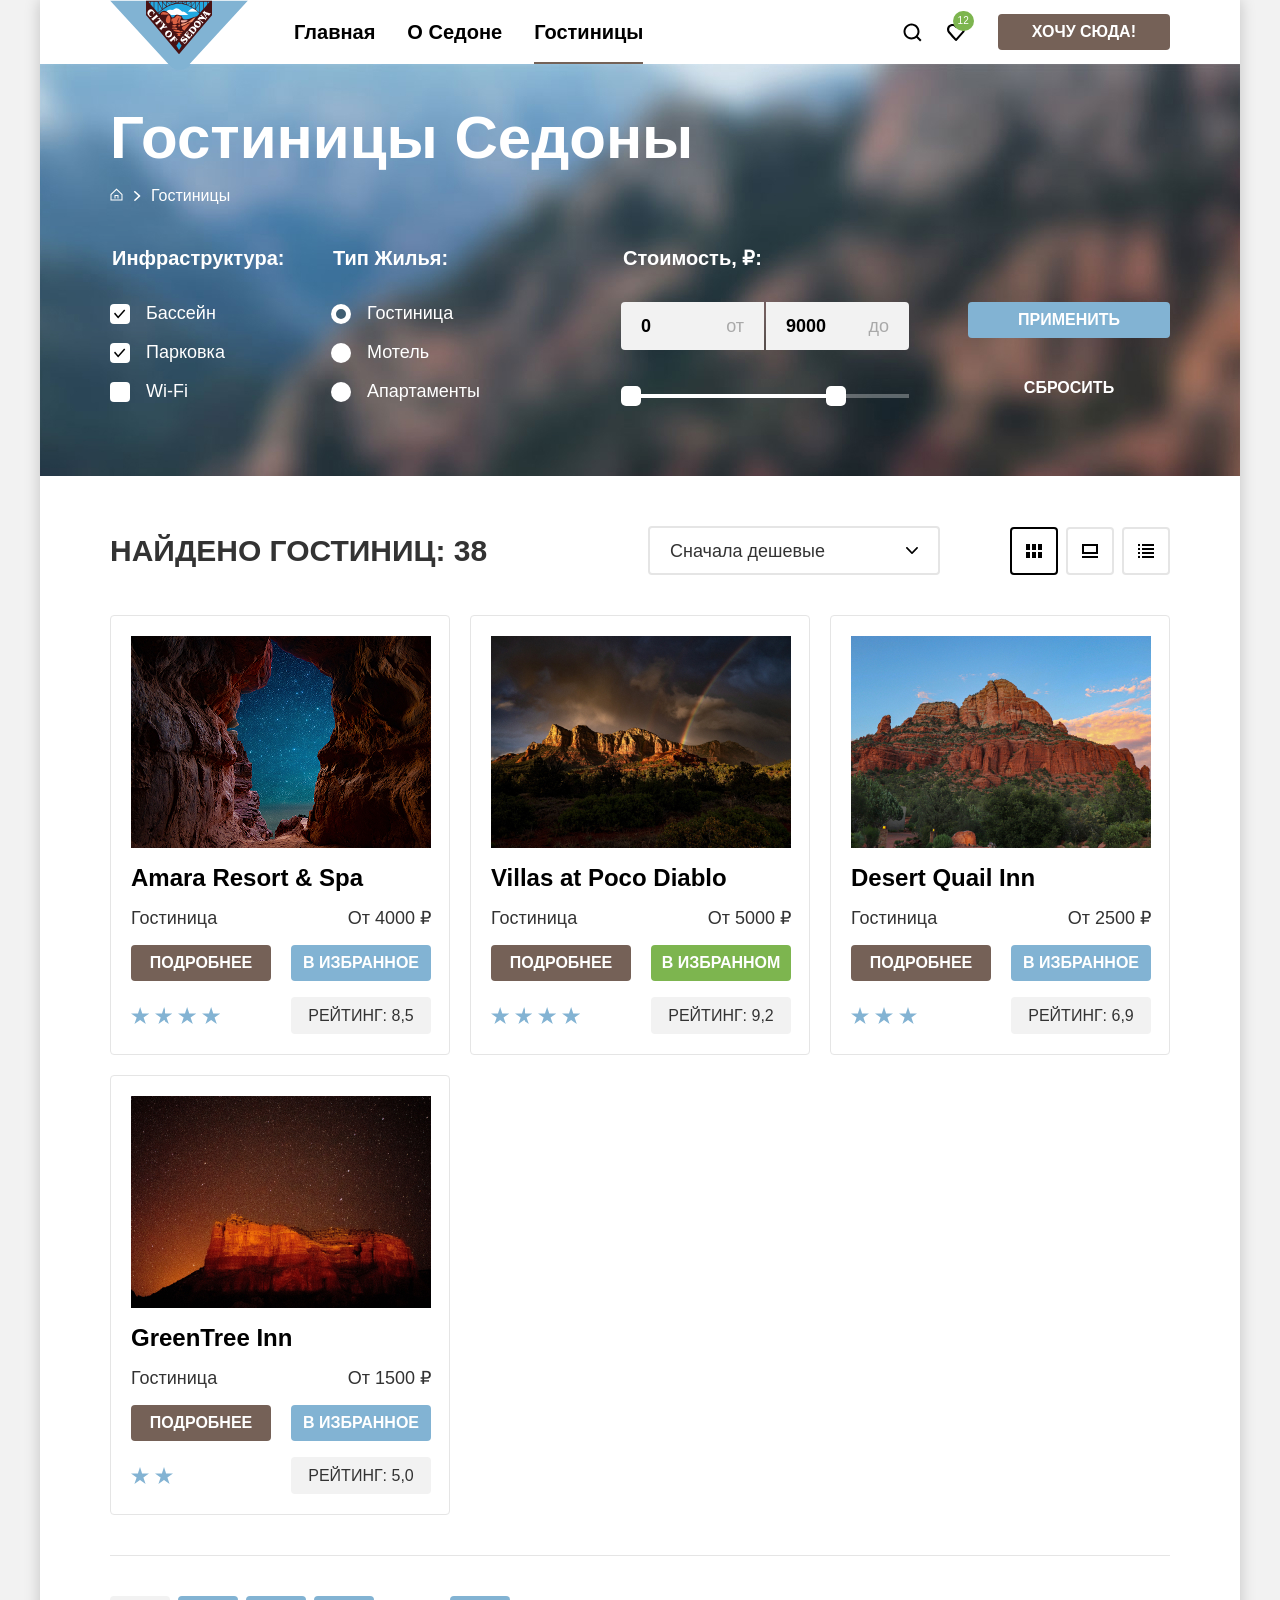
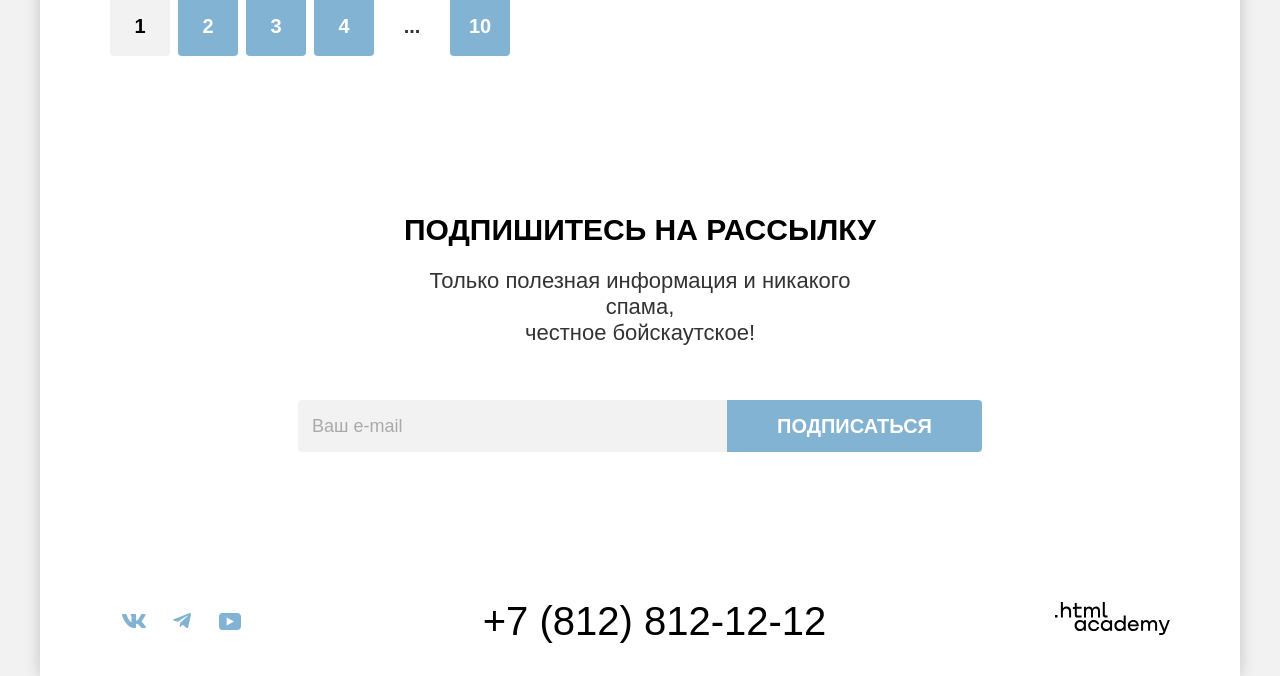
==== commit f82ee615: "делает правки" ====
--- a/catalog.html
+++ b/catalog.html
@@ -244,7 +244,7 @@
 
         <section class="newsletter" data-test="subscribe">
           <h2 class="newsletter-title title-large title-black">Подпишитесь на рассылку</h2>
-          <p class="newsletter-description subtitle-text">Только полезная информация и никакого спама, честное
+          <p class="newsletter-description subtitle-text">Только полезная информация и никакого спама,<br>честное
             бойскаутское!</p>
           <form class="newsletter-form" action="https://echo.htmlacademy.ru/" method="post">
             <label for="newsletter-email" class="visually-hidden">Email</label>
--- a/styles/styles.css
+++ b/styles/styles.css
@@ -49,6 +49,7 @@
   text-transform: uppercase;
   padding: 8px 0;
   border-radius: 4px;
+  font-family: "PT Sans", sans-serif;
 }
 
 .button-small {
@@ -213,10 +214,12 @@
 .navigation-user .navigation-link {
   width: 20px;
   height: 20px;
+  padding: 22px 12px;
   background-repeat: no-repeat;
   background-position: center;
 }
 
+
 .navigation-link-search {
   background-image: url("../images/search.svg");
 }
@@ -227,8 +230,8 @@
 
 .navigation-favorites-item {
   position: absolute;
-  top: 10px;
-  right: 6px;
+  top: 11px;
+  right: 4px;
   min-width: 20px;
   height: 20px;
   padding: 0 5px;
@@ -310,7 +313,7 @@
 .advantages-item {
   width: 400px;
   box-sizing: border-box;
-  padding: 102px 85px;
+  padding: 102px 75px;
   text-align: center;
   display: flex;
   flex-direction: column;
@@ -318,16 +321,6 @@
   justify-content: center;
   min-height: 384px;
 }
-
-.advantages-item.advantages-item-columns {
-  flex-direction: row;
-  align-items: center;
-  width: 100%;
-  color: #ffffff;
-  background-color: #82b3d3;
-  padding: 0;
-}
-
 
 .advantages-item-text {
   padding: 102px 85px;
@@ -335,7 +328,9 @@
   display: flex;
   flex-direction: column;
   align-items: center;
+  justify-content: center;
   text-align: center;
+  width: 400px;
 }
 
 .advantages-title {
@@ -363,18 +358,32 @@
   background-color: rgba(255, 255, 255, 0.3);
 }
 
-.advantages-list .advantages-item:nth-child(3) {
+.advantages-item:nth-child(2n) {
+  background-color: rgba(131, 179, 211, 0.12);
+}
+
+.advantages-item:nth-child(2n+1) {
   background-color: rgba(131, 179, 211, 0.2);
 }
 
-.advantages-list .advantages-item:nth-child(2),
-.advantages-list .advantages-item:nth-child(4) {
-  background-color: rgba(131, 179, 211, 0.12);
+.advantages-item.advantages-item-columns {
+  flex-direction: row;
+  align-items: stretch;
+  width: 100%;
+  color: #ffffff;
+  background-color: #82b3d3;
+  padding: 0;
 }
 
 .advantages-description {
-  width: 230px;
-  margin: 0;
+  max-width: 250px;
+  margin: 0;
+}
+
+.advantages-image {
+  display: block;
+  height: auto;
+  object-fit: cover;
 }
 
 .services-list {
@@ -414,8 +423,7 @@
   background-image: url("../images/gift.svg");
 }
 
-.services-list .services-item:nth-child(1),
-.services-list .services-item:nth-child(3) {
+.services-item:nth-child(2n+1) {
   background-color: rgba(131, 179, 211, 0.12);
 }
 
@@ -473,7 +481,7 @@
 
 .newsletter-index.newsletter {
   color: #ffffff;
-  background-color: #82b3d3;
+  background-color: #3f5e72;
   background-image: url("../images/subscribe.jpg");
   background-size: cover;
   background-repeat: no-repeat;
@@ -514,6 +522,7 @@
 }
 
 .footer-contacts {
+  flex-shrink: 0;
   text-align: left;
 }
 
@@ -553,6 +562,8 @@
   font-weight: 400;
   color: #000000;
   text-decoration-line: none;
+  min-width: 0;
+  overflow-wrap: anywhere;
 }
 
 .footer-contacts-address-phone:hover {
@@ -569,6 +580,7 @@
 
 .footer-contacts-address-website {
   display: block;
+  flex-shrink: 0;
 }
 
 .footer-contacts-address-website:hover svg {
@@ -660,6 +672,7 @@
   font-size: 20px;
   line-height: 24px;
   font-weight: 700;
+  color: #000000;
 }
 
 .search-form-field {
@@ -673,12 +686,19 @@
   font-size: 18px;
   line-height: 24px;
   font-weight: 700;
+  color: #000000;
 }
 
 .search-form-date {
   background-image: url("../images/date.svg");
   background-repeat: no-repeat;
   background-position: right 20px center;
+}
+
+.search-form-field::placeholder,
+.field::placeholder {
+  color: rgba(0, 0, 0, 0.3);
+  font-weight: 400;
 }
 
 .search-form-error,
@@ -730,6 +750,7 @@
   text-align: center;
   background-color: transparent;
   appearance: textfield;
+  color: #000000;
 }
 
 .counter-value::-webkit-outer-spin-button,
@@ -786,6 +807,7 @@
   border: none;
   border-radius: 50%;
   background-color: #82b3d3;
+  font-family: "PT Sans", sans-serif;
   font-size: 18px;
   line-height: 20px;
   font-weight: 700;
@@ -838,7 +860,7 @@
 
 /* Catalog */
 .filter-catalog-hotels {
-  background-color: #82b3d3;
+  background-color: #3f5e72;
   background-image: url("../images/filtr.jpg");
   background-size: cover;
   background-repeat: no-repeat;
@@ -890,7 +912,7 @@
   opacity: 0.3;
 }
 
-.breadcrumbs-item:nth-child(1) {
+.breadcrumbs-item:not(:last-child) {
   margin-right: 28px;
 }
 
@@ -999,6 +1021,11 @@
   opacity: 0.3;
 }
 
+.control-input:disabled + .control-text {
+  opacity: 0.3;
+  cursor: default;
+}
+
 .catalog-filter-price {
   margin: 0 0 0 69px;
   padding: 0;
@@ -1113,6 +1140,7 @@
   display: flex;
   margin-left: auto;
   flex-direction: column;
+  margin-top: 56px;
 }
 
 .catalog-filter-button {
@@ -1143,7 +1171,7 @@
 
 .sorting-container {
   display: grid;
-  grid-template-columns: 1fr auto auto;
+  grid-template-columns: 1fr 292px 160px;
   column-gap: 70px;
   align-items: center;
   margin: 0;
@@ -1154,7 +1182,6 @@
   text-align: left;
   margin: 0;
 }
-
 
 .select-control {
   width: 292px;
@@ -1185,10 +1212,10 @@
 }
 
 .sorting-icons {
-  display: grid;
-  grid-auto-flow: column;
+  display: flex;
+  flex-wrap: wrap;
+  justify-content: flex-end;
   gap: 8px;
-  justify-self: end;
 }
 
 .card-grid-toggle {
@@ -1237,6 +1264,7 @@
   border: 1px solid #e5e5e5;
   border-radius: 4px;
   box-sizing: border-box;
+  align-content: start;
 }
 
 .hotel-card-link {
@@ -1281,27 +1309,29 @@
   margin: 0;
 }
 
+
 .hotel-star {
   padding: 0;
   margin: 0;
-  height: 18px;
+  height: 17px;
   background-image: url("../images/star.svg");
-  background-repeat: repeat-x;
-  background-size: 25px 18px;
+  background-repeat: space no-repeat;
+  background-position: left center;
   align-self: center;
 }
 
 .hotel-star-2 {
-  width: 50px;
+  width: 42px;
 }
 
 .hotel-star-3 {
-  width: 75px;
+  width: 66px;
 }
 
 .hotel-star-4 {
-  width: 100px;
-}
+  width: 89px;
+}
+
 
 .hotel-card-rating {
   display: grid;
